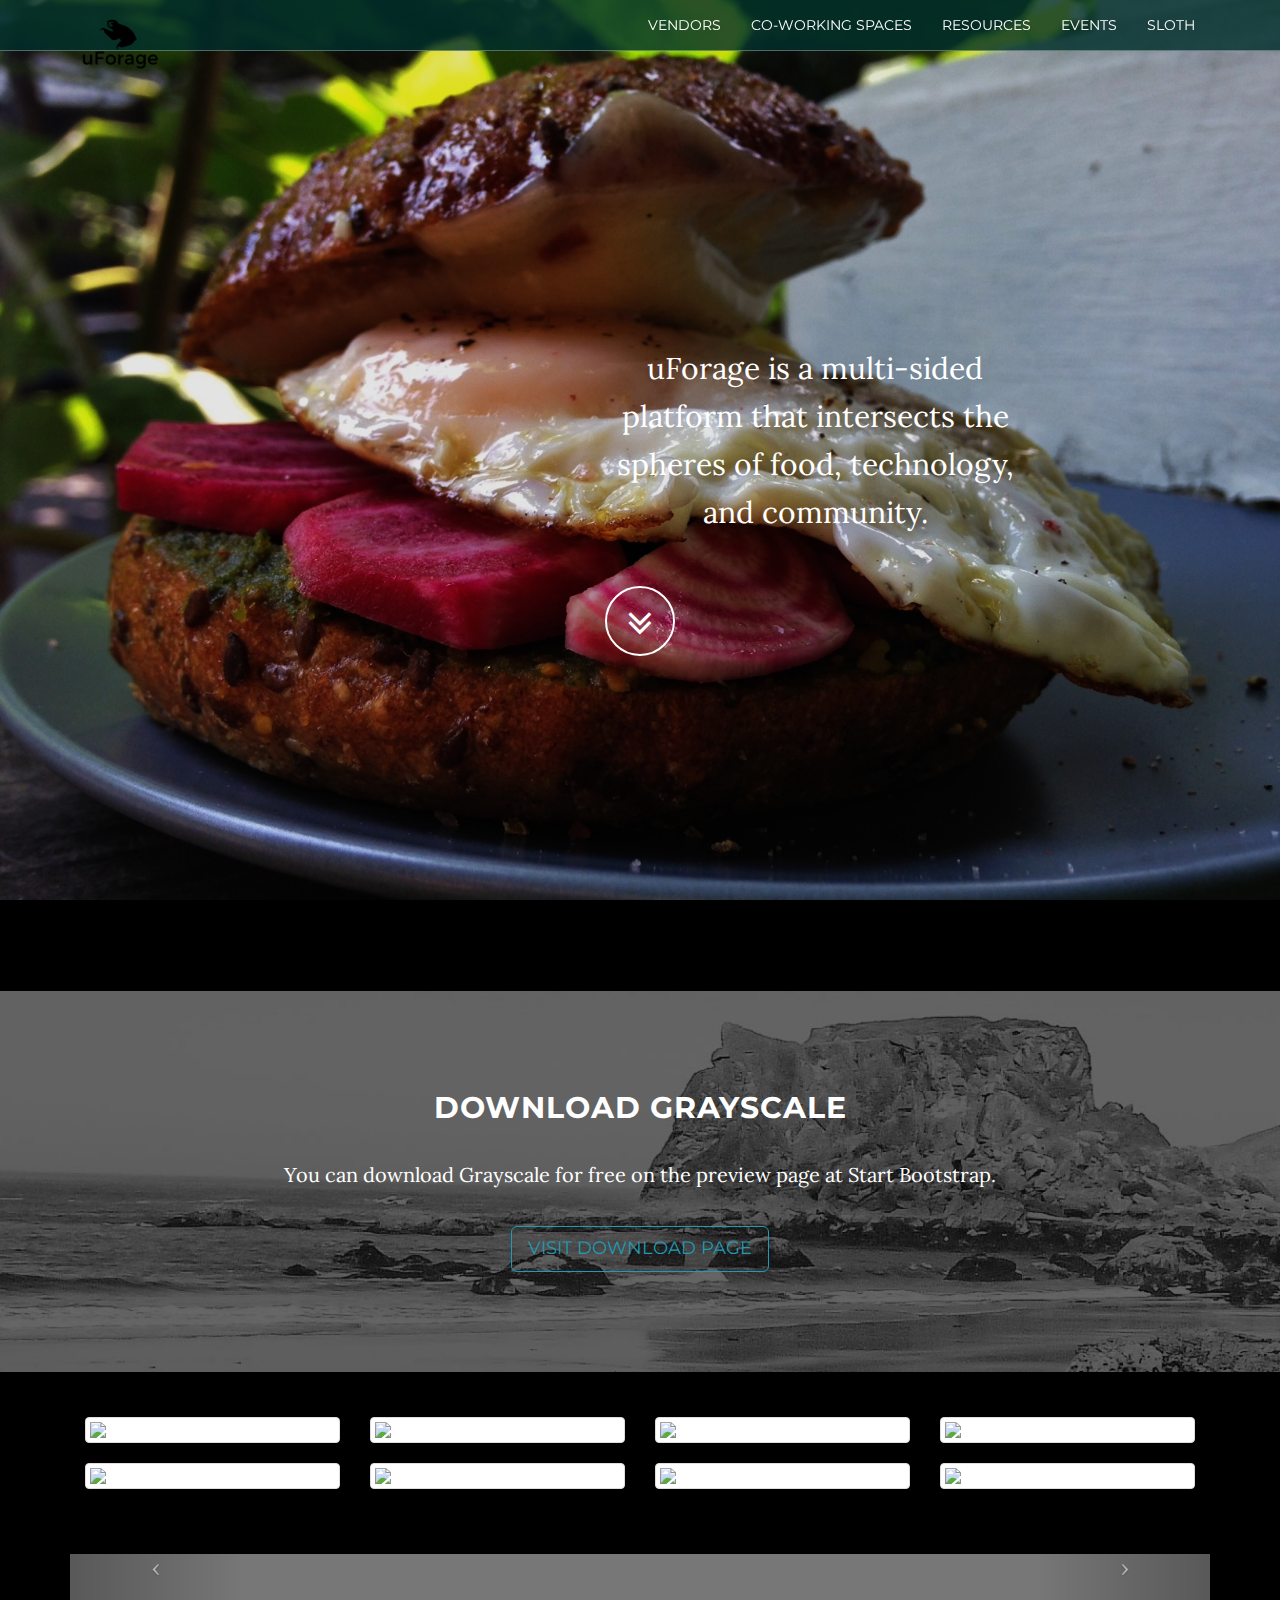
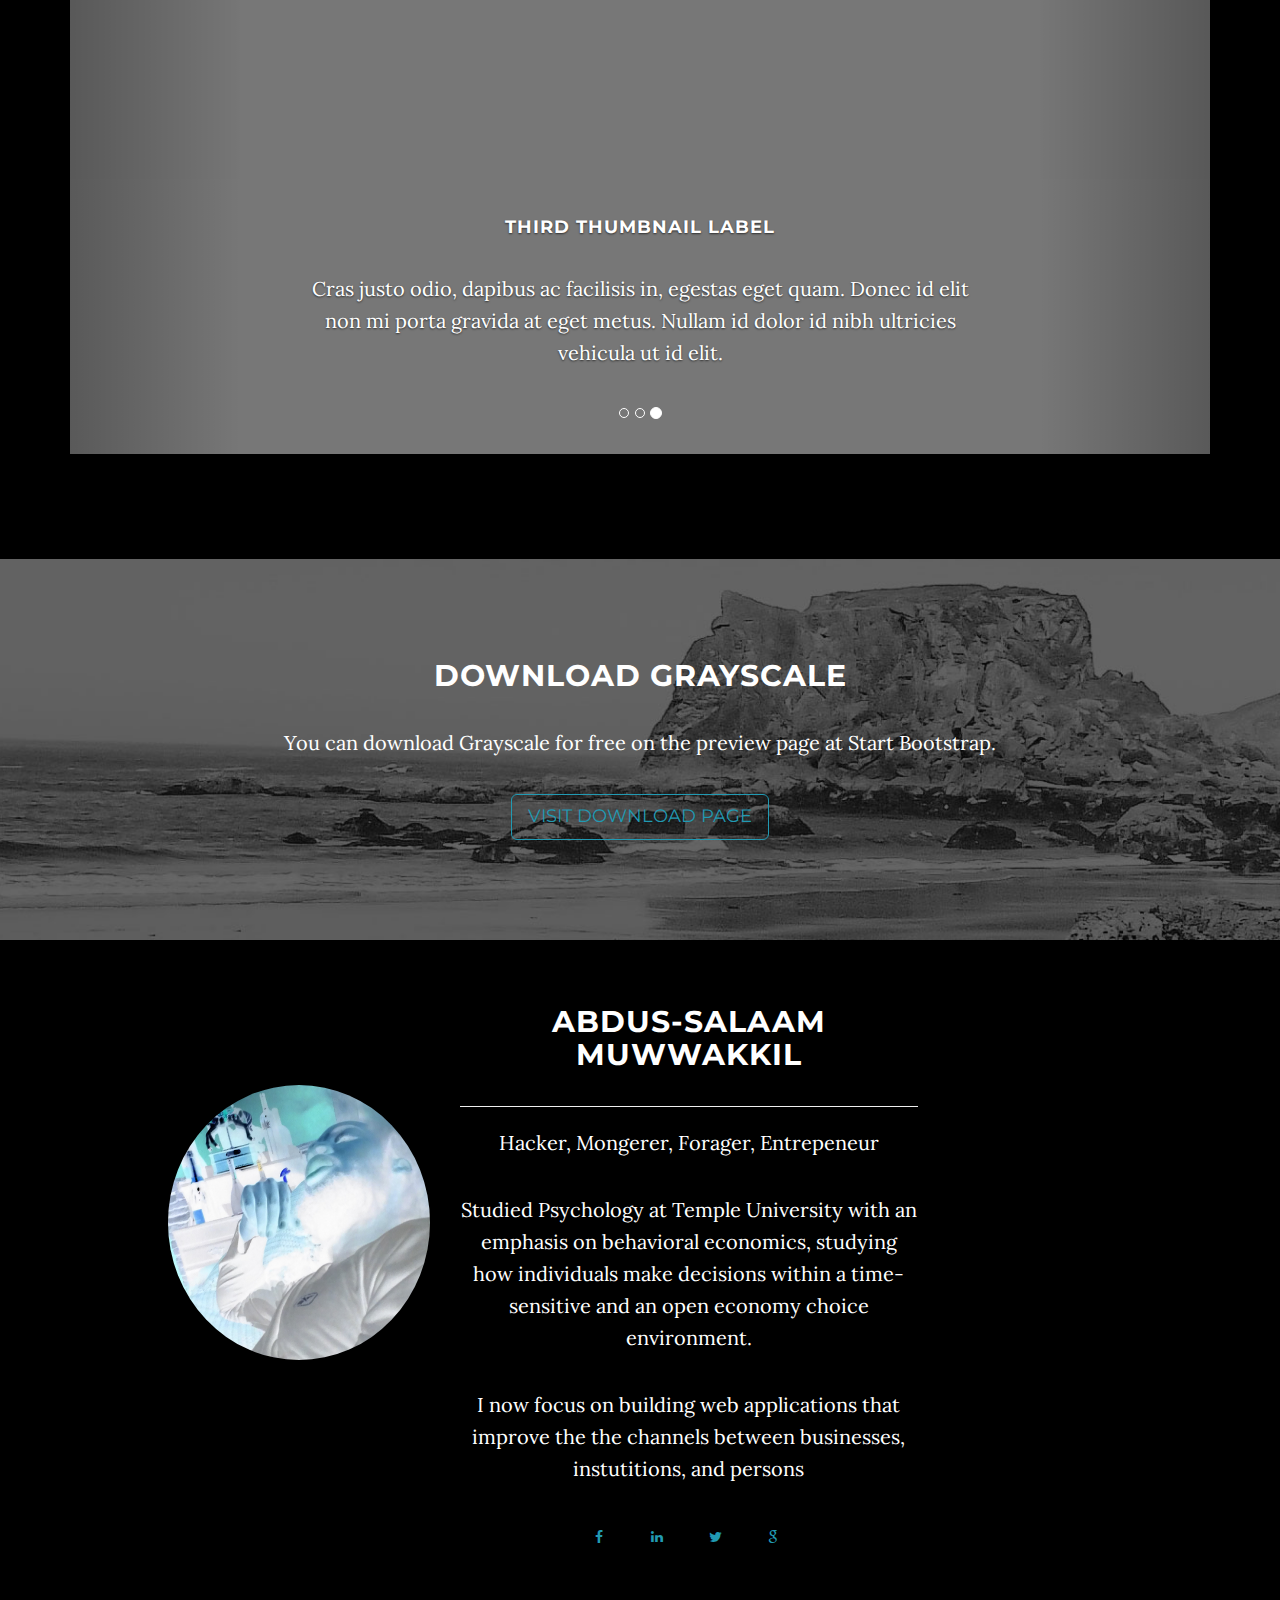
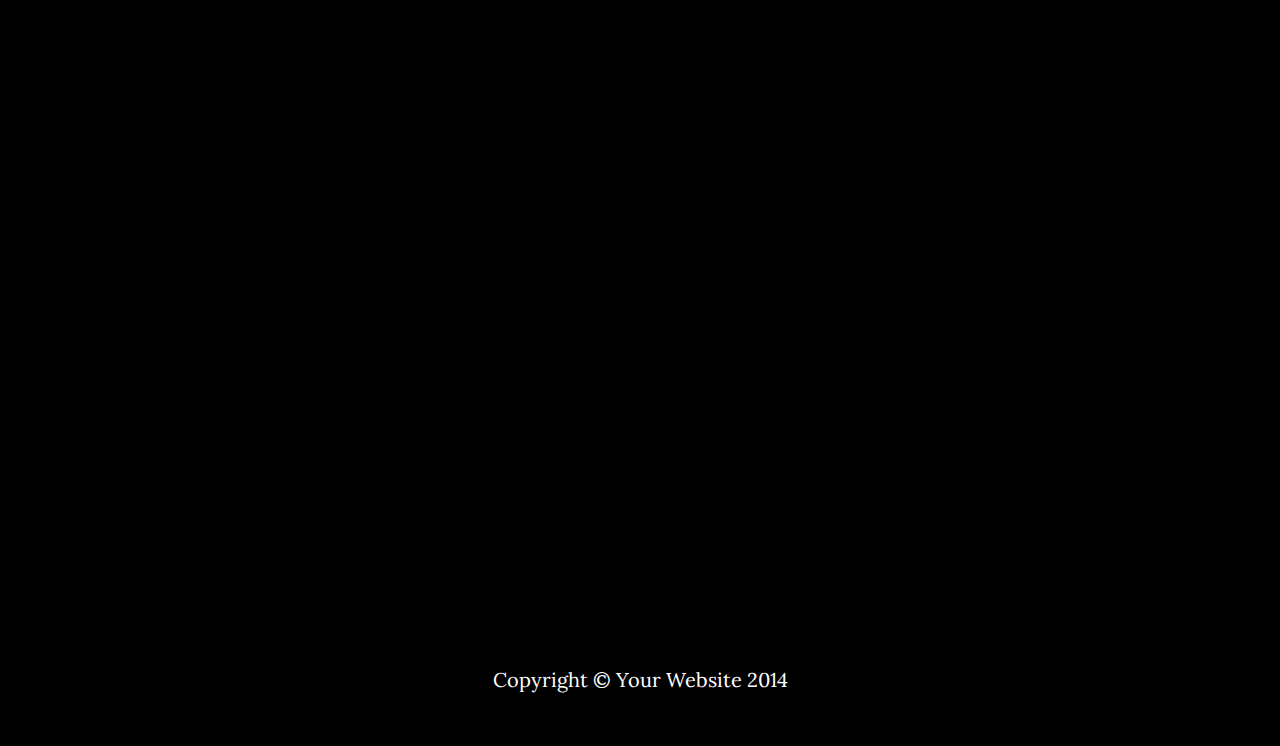
==== index.html @ b8f74cc4 "added additional custom css for thumbnail/pics" ====
<!DOCTYPE html>
<html lang="en">

<head>

    <meta charset="utf-8">
    <meta http-equiv="X-UA-Compatible" content="IE=edge">
    <meta name="viewport" content="width=device-width, initial-scale=1">
    <meta name="description" content="">
    <meta name="author" content="">

    <title>uForage - Experience Food And Culture, Locally and Tastefully</title>

    <!-- Bootstrap Core CSS -->
    <link href="css/bootstrap.min.css" rel="stylesheet">

    <!-- Custom CSS -->
    <link href="css/grayscale.css" rel="stylesheet">


    <!-- Custom Fonts -->
    <link href="font-awesome-4.1.0/css/font-awesome.min.css" rel="stylesheet" type="text/css">
    <link href="http://fonts.googleapis.com/css?family=Lora:400,700,400italic,700italic" rel="stylesheet" type="text/css">
    <link href="http://fonts.googleapis.com/css?family=Montserrat:400,700" rel="stylesheet" type="text/css">

    <!-- HTML5 Shim and Respond.js IE8 support of HTML5 elements and media queries -->
    <!-- WARNING: Respond.js doesn't work if you view the page via file:// -->
    <!--[if lt IE 9]>
        <scripw src="https://oss.maxcdn.com/libs/html5shiv/3.7.0/html5shiv.js"></script>
        <script src="https://oss.maxcdn.com/libs/respond.js/1.4.2/respond.min.js"></script>
    <![endif]-->

</head>

<body id="page-top" data-spy="scroll" data-target=".navbar-fixed-top">

    <!-- Navigation -->
    <nav class="navbar navbar-custom navbar-fixed-top" role="navigation">
        <div class="container">
            <div class="navbar-header">
                <button type="button" class="navbar-toggle" data-toggle="collapse" data-target=".navbar-main-collapse">
                    <i class="fa fa-bars"></i>
                </button>

                <a class="navbar-brand page-scroll" href="#page-top">
                    <img src="img/zlogo.png" class="logo">
                </a>
            </div>

            <!-- Collect the nav links, forms, and other content for toggling -->
            <div class="collapse navbar-collapse navbar-right navbar-main-collapse">
                <ul class="nav navbar-nav">
                    <!-- Hidden li included to remove active class from about link when scrolled up past about section -->
                    <li class="hidden">
                        <a href="#page-top"></a>
                    </li>
                    <li>
                        <a class="page-scroll" href="#vendors">Vendors</a>
                    </li>
                    <li>
                        <a class="page-scroll" href="#co-working">Co-Working Spaces</a>
                    </li>
                    <li>
                        <a class="page-scroll" href="#resources">Resources</a>
                    </li>
                    <li>
                        <a class="page-scroll" href="#events">Events</a>
                    </li>
                    <li>
                        <a class="page-scroll" href="#sloth">Sloth</a>
                    </li>
                </ul>
            </div>
            <!-- /.navbar-collapse -->
        </div>
        <!-- /.container -->
    </nav>
    <!-- End of Navigation -->
    <!-- Intro Header -->
    <header class="intro">
        <div class="intro-body">
            <div class="container">
                <div class="row">
                    <div class="col-md-8 col-md-offset-2">
                        <p class="intro-text">uForage is a multi-sided platform that intersects the spheres of food, technology, and community.</p>
                        <a href="#vendors" class="btn btn-circle page-scroll">
                            <i class="fa fa-angle-double-down animated"></i>
                        </a>
                    </div>
                </div>
            </div>
        </div>
    </header>
    <!-- End of Header -->

    <!-- Vendor Section -->
    <section id="vendors" class="container content-section text-center">
        <div class="container">
            <div class="row">

                <!-- PORTFOLIO IMAGE 1 -->
                <div class="col-md-4 ">
                    <div class="grid mask">
                        <figure>
                            <img class="img-responsive" src="assets/img/portfolio/folio01.jpg" alt="">
                            <figcaption>
                                <h5>DASHBOARD</h5>
                                <a data-toggle="modal" href="#myModal" class="btn btn-primary btn-lg">Take a Look</a>
                            </figcaption>
                            <!-- /figcaption -->
                        </figure>
                        <!-- /figure -->
                    </div>
                    <!-- /grid-mask -->
                </div>
                <!-- /col -->
            </div>
        </div>
    </section>
    <!-- Weather Section -->

    <section id="events" class="content-section text-center">
        <div class="download-section">
            <div class="container">
                <div class="col-lg-8 col-lg-offset-2">
                    <h2>Download Grayscale</h2>
                    <p>You can download Grayscale for free on the preview page at Start Bootstrap.</p>
                    <a href="http://startbootstrap.com/template-overviews/grayscale/" class="btn btn-default btn-lg">Visit Download Page</a>
                </div>
            </div>
        </div>
    </section>

    <!-- Co-Working Spaces Section -->
    <section id="co-working" class="container content-section text-center">
        <div class="container-fluid">
            <div class="row">
                <div class="col-xs-3">
                    <a href="#">
                        <img src="http://placehold.it/800x600" class="thumbnail img-responsive">
                    </a>
                </div>
                <div class="col-xs-3">
                    <a href="#">
                        <img src="http://placehold.it/800x600" class="thumbnail img-responsive">
                    </a>
                </div>
                <div class="col-xs-3">
                    <a href="#">
                        <img src="http://placehold.it/800x600" class="thumbnail img-responsive">
                    </a>
                </div>
                <div class="col-xs-3">
                    <a href="#">
                        <img src="http://placehold.it/800x600" class="thumbnail img-responsive">
                    </a>
                </div>
                <div class="col-xs-3">
                    <a href="#">
                        <img src="http://placehold.it/800x600" class="thumbnail img-responsive">
                    </a>
                </div>
                <div class="col-xs-3">
                    <a href="#">
                        <img src="http://placehold.it/800x600" class="thumbnail img-responsive">
                    </a>
                </div>
                <div class="col-xs-3">
                    <a href="#">
                        <img src="http://placehold.it/800x600" class="thumbnail img-responsive">
                    </a>
                </div>
                <div class="col-xs-3">
                    <a href="#">
                        <img src="http://placehold.it/800x600" class="thumbnail img-responsive">
                    </a>
                </div>
            </div>
        </div>
    </section>

    <!-- Resources Section -->
    <section id="resources" class="container content-section text-center">

        <!-- Carousel
    ================================================== -->
        <div id="myCarousel" class="carousel slide">
            <ol class="carousel-indicators">
                <li data-target="#myCarousel" data-slide-to="0" class=""></li>
                <li data-target="#myCarousel" data-slide-to="1" class=""></li>
                <li data-target="#myCarousel" data-slide-to="2" class="active"></li>
            </ol>
            <div class="carousel-inner">
                <div class="item">
                    <img src="assets/img/bootstrap-mdo-sfmoma-01.jpg" alt="">
                    <div class="carousel-caption">
                        <h4>First Thumbnail label</h4>
                        <p>Cras justo odio, dapibus ac facilisis in, egestas eget quam. Donec id elit non mi porta gravida at eget metus. Nullam id dolor id nibh ultricies vehicula ut id elit.</p>
                    </div>
                </div>
                <div class="item">
                    <img src="assets/img/bootstrap-mdo-sfmoma-02.jpg" alt="">
                    <div class="carousel-caption">
                        <h4>Second Thumbnail label</h4>
                        <p>Cras justo odio, dapibus ac facilisis in, egestas eget quam. Donec id elit non mi porta gravida at eget metus. Nullam id dolor id nibh ultricies vehicula ut id elit.</p>
                    </div>
                </div>
                <div class="item active">
                    <img src="assets/img/bootstrap-mdo-sfmoma-03.jpg" alt="">
                    <div class="carousel-caption">
                        <h4>Third Thumbnail label</h4>
                        <p>Cras justo odio, dapibus ac facilisis in, egestas eget quam. Donec id elit non mi porta gravida at eget metus. Nullam id dolor id nibh ultricies vehicula ut id elit.</p>
                    </div>
                </div>
            </div>
            <a class="left carousel-control" href="#myCarousel" data-slide="prev">‹</a>
            <a class="right carousel-control" href="#myCarousel" data-slide="next">›</a>
        </div>
    </section>

    <!-- Events Section -->
    <section id="events" class="content-section text-center">
        <div class="download-section">
            <div class="container">
                <div class="col-lg-8 col-lg-offset-2">
                    <h2>Download Grayscale</h2>
                    <p>You can download Grayscale for free on the preview page at Start Bootstrap.</p>
                    <a href="http://startbootstrap.com/template-overviews/grayscale/" class="btn btn-default btn-lg">Visit Download Page</a>
                </div>
            </div>
        </div>
    </section>

    <!-- Sloth Section -->
    <br>
    <section id="sloth" class="container content-section text-center">
        <container>
            <div class="row">
                <div class="col-lg-3 col-lg-offset-1">
                    <br>
                    <br>
                    <br>
                    <br>
                    <img src="img/abduslogo.png" class="img-circle img-responsive img-centered dark-faded-border" alt="">
                </div>
                <div class="col-lg-5 text-center">
                    <h2>Abdus-Salaam Muwwakkil</h2>
                    <hr class="light">
                    <p>Hacker, Mongerer, Forager, Entrepeneur</p>
                    <p>Studied Psychology at Temple University with an emphasis on behavioral economics, studying how individuals make decisions within a time-sensitive and an open economy choice environment.
                        <p>I now focus on building web applications that improve the the channels between businesses, instutitions, and persons</p>
                        <ul class="list-inline">
                            <li>
                                <a href="https://twitter.com/ForagePhilly" class="btn btn-social-light btn-facebook">
                                    <i class="fa fa-fw fa-facebook"></i>
                                </a>
                            </li>
                            <li>
                                <a href="#" class="btn btn-social-light btn-linkedin">
                                    <i class="fa fa-fw fa-linkedin"></i>
                                </a>
                            </li>
                            <li>
                                <a href="#" class="btn btn-social-light btn-twitter">
                                    <i class="fa fa-fw fa-twitter"></i>
                                </a>
                            </li>
                            <li>
                                <a href="mailto:amuwwakkil91@gmail.com" class="btn btn-social-light btn-google">
                                    <i class="fa fa-fw fa-google"></i>
                                </a>
                            </li>
                        </ul>
                </div>
            </div>
        </container>
    </section>

    <!-- Map Section -->
    <div id="map"></div>

    <!-- Footer -->
    <footer>
        <div class="container text-center">
            <p>Copyright &copy; Your Website 2014</p>
        </div>
    </footer>

    <!-- jQuery Version 1.11.0 -->
    <script src="js/jquery-1.11.0.js"></script>

    <!-- Bootstrap Core JavaScript -->
    <script src="js/bootstrap.min.js"></script>

    <!-- Plugin JavaScript -->
    <script src="js/jquery.easing.min.js"></script>

    <!-- Google Maps API Key - Use your own API key to enable the map feature. More information on the Google Maps API can be found at https://developers.google.com/maps/ -->
    <script type="text/javascript" src="https://maps.googleapis.com/maps/api/js?key=AIzaSyCRngKslUGJTlibkQ3FkfTxj3Xss1UlZDA&sensor=false"></script>

    <!-- Custom Theme JavaScript -->
    <script src="js/grayscale.js"></script>

</body>

</html>
---- css/grayscale.css ----
/*!
 * Start Bootstrap - Grayscale Bootstrap Theme (http://startbootstrap.com)
 * Code licensed under the Apache License v2.0.
 * For details, see http://www.apache.org/licenses/LICENSE-2.0.
 */

body {
    width: 100%;
    height: 100%;
    font-family: Lora,"Helvetica Neue",Helvetica,Arial,sans-serif;
    color: #fff;
    background-color: #000;
}

html {
    width: 100%;
    height: 100%;
}

h1,
h2,
h3,
h4,
h5,
h6 {
    margin: 0 0 35px;
    text-transform: uppercase;
    font-family: Montserrat,"Helvetica Neue",Helvetica,Arial,sans-serif;
    font-weight: 700;
    letter-spacing: 1px;
}

p {
    margin: 0 0 25px;
    font-size: 18px;
    line-height: 1.5;
}

@media(min-width:767px) {
    p {
        margin: 0 0 35px;
        font-size: 20px;
        line-height: 1.6;
    }
}

a {
    color: #219ab3;
    -webkit-transition: all .2s ease-in-out;
    -moz-transition: all .2s ease-in-out;
    transition: all .2s ease-in-out;
}

a:hover,
a:focus {
    text-decoration: none;
    color: #11505d;
}

.light {
    font-weight: 400;
}

.navbar-custom {
    margin-bottom: 0;
    border-bottom: 1px solid rgba(255,255,255,.3);
    text-transform: uppercase;
    font-family: Montserrat,"Helvetica Neue",Helvetica,Arial,sans-serif;
    background-color: rgba(0, 48, 44, 0.8);
}

.navbar-custom .navbar-brand {
    font-weight: 700;
}

.navbar-custom .navbar-brand:focus {
    outline: 0;
}

.navbar-custom .navbar-brand .navbar-toggle {
    padding: 4px 6px;
    font-size: 16px;
    color: #fff;
}

.navbar-custom .navbar-brand .navbar-toggle:focus,
.navbar-custom .navbar-brand .navbar-toggle:active {
    outline: 0;
}

.navbar-custom a {
    color: #fff;
}

.navbar-custom .nav li.active {
    outline: nonte;
    background-color: rgba(255,255,255,.3);
}

.navbar-custom .nav li a {
    -webkit-transition: background .3s ease-in-out;
    -moz-transition: background .3s ease-in-out;
    transition: background .3s ease-in-out;
}

.navbar-custom .nav li a:hover,
.navbar-custom .nav li a:focus,
.navbar-custom .nav li a.active {
    outline: 0;
    background-color: rgba(255,255,255,.3);
}

.logo {
    
    max-width: 100px;
    margin-top: -7px;
   
}

}
@media(min-width:767px) {
    .navbar {
        padding: 20px 0;
        border-bottom: 0;
        letter-spacing: 1px;
        background: 0 0;
        -webkit-transition: background .5s ease-in-out,padding .5s ease-in-out;
        -moz-transition: background .5s ease-in-out,padding .5s ease-in-out;
        transition: background .5s ease-in-out,padding .5s ease-in-out;
    }

    .top-nav-collapse {
        padding: 0;
        background-color: rgba(7,42,23,0.9);
    }

    .navbar-custom.top-nav-collapse {
        border-bottom: 1px solid rgba(255,255,255,.3);
    }
}

.intro {
    display: table;
    width: 100%;
    height: auto;
    padding: 100px 0; 
    text-align: center;
    color: #fff;
    background: url(../img/mcdougburger.png) no-repeat center scroll;
    background-color: #000;

    -webkit-background-size: cover;
    -moz-background-size: cover;
    background-size: cover;
    -o-background-size: cover;
}


.intro .intro-body {
    display: table-cell;
    vertical-align: middle;
    color:#0066AD;
}

.intro .intro-body .brand-heading {
    font-size: 40px;
    color:#0066AD;
}

.intro .intro-body .intro-text {
    font-size: 30px;
    
    color:white;
    padding-top:100px;
    margin-left:350px;

}

@media(min-width:767px) {
    .intro {
        height: 100%;
        padding: 0;
    }

    .intro .intro-body .brand-heading {
        font-size: 100px;
        color:#0066AD;
    }

}

.btn-circle {
    width: 70px;
    height: 70px;
    margin-top: 15px;
    padding: 7px 16px;
    border: 2px solid #fff;
    border-radius: 35px;
    font-size: 40px;
    color: #fff;
    background: 0 0;
    -webkit-transition: background .3s ease-in-out;
    -moz-transition: background .3s ease-in-out;
    transition: background .3s ease-in-out;
}

.btn-circle:hover,
.btn-circle:focus {
    outline: 0;
    color: #fff;
    background: rgba(255,255,255,.1);
}

.btn-circle i.animated {
    -webkit-transition-property: -webkit-transform;
    -webkit-transition-duration: 1s;
    -moz-transition-property: -moz-transform;
    -moz-transition-duration: 1s;
}

.btn-circle:hover i.animated {
    -webkit-animation-name: pulse;
    -moz-animation-name: pulse;
    -webkit-animation-duration: 1.5s;
    -moz-animation-duration: 1.5s;
    -webkit-animation-iteration-count: infinite;
    -moz-animation-iteration-count: infinite;
    -webkit-animation-timing-function: linear;
    -moz-animation-timing-function: linear;
}

@-webkit-keyframes pulse {    
    0 {
        -webkit-transform: scale(1);
        transform: scale(1);
    }

    50% {
        -webkit-transform: scale(1.2);
        transform: scale(1.2);
    }

    100% {
        -webkit-transform: scale(1);
        transform: scale(1);
    }
}

@-moz-keyframes pulse {    
    0 {
        -moz-transform: scale(1);
        transform: scale(1);
    }

    50% {
        -moz-transform: scale(1.2);
        transform: scale(1.2);
    }

    100% {
        -moz-transform: scale(1);
        transform: scale(1);
    }
}

.content-section {
    padding-top: 100px;
}

.download-section {
    width: 100%;
    padding: 50px 0;
    color: #fff;
    background: url(../img/downloads-bg.jpg) no-repeat center center scroll;
    background-color: #000;
    -webkit-background-size: cover;
    -moz-background-size: cover;
    background-size: cover;
    -o-background-size: cover;
}

#map {
    width: 100%;
    height: 200px;
    margin-top: 100px;
}

@media(min-width:767px) {
    .content-section {
        padding-top: 45px;
    }

    .download-section {
        padding: 100px 0;
    }

    #map {
        height: 400px;
        margin-top: 250px;
    }
}

.btn {
    text-transform: uppercase;
    font-family: Montserrat,"Helvetica Neue",Helvetica,Arial,sans-serif;
    font-weight: 400;
    -webkit-transition: all .3s ease-in-out;
    -moz-transition: all .3s ease-in-out;
    transition: all .3s ease-in-out;
}

.btn-default {
    border: 1px solid #219ab3;
    color: #219ab3;
    background-color: transparent;
}

.btn-default:hover,
.btn-default:focus {
    border: 1px solid #219ab3;
    outline: 0;
    color: #000;
    background-color: #219ab3;
}

ul.banner-social-buttons {
    margin-top: 0;
}

@media(max-width:1199px) {
    ul.banner-social-buttons {
        margin-top: 15px;
    }
}

@media(max-width:767px) {
    ul.banner-social-buttons li {
        display: block;
        margin-bottom: 20px;
        padding: 0;
    }

    ul.banner-social-buttons li:last-child {
        margin-bottom: 0;
    }
}

footer {
    padding: 50px 0;
}

footer p {
    margin: 0;
}

::-moz-selection {
    text-shadow: none;
    background: #fcfcfc;
    background: rgba(255,255,255,.2);
}

::selection {
    text-shadow: none;
    background: #fcfcfc;
    background: rgba(255,255,255,.2);
}

img::selection {
    background: 0 0;
}

img::-moz-selection {
    background: 0 0;
}

body {
    webkit-tap-highlight-color: rgba(255,255,255,.2);
}

.carousel {
  height: 500px;
  margin-bottom: 60px;
}
/* Since positioning the image, we need to help out the caption */
.carousel-caption {
  z-index: 10;
}

/* Declare heights because of positioning of img element */
.carousel .item {
  height: 500px;
  background-color: #777;
}
.carousel-inner > .item > img {
  position: absolute;
  top: 0;
  left: 0;
  min-width: 100%;
  height: 500px;
}

/* ==========================================================================
   Image Mask
   ========================================================================== */

.grid figure {
    margin: 0;
    position: relative;
}

.grid figure img {
    width: 100%;
    display: block;
    position: relative;
}

.grid figcaption {
    position: absolute;
    top: 0;
    left: 0;
    padding: 20px;
    color: #fff;
    background: #3498db;
}

.grid figcaption h5 {
    margin: 0;
    padding-top: 0px;
    padding-left: 20px;
    padding-bottom: 5px;
    color: #fff;
    font-weight: 700;
    text-align: left;
    letter-spacing: 2px;
    
}

.grid figcaption a {
    text-align: left;
    padding: 5px 10px;
    margin-left: 20px;
    display: inline-block;
    background: #2f2f2f;
    color: #fff;
    font-size: 13px;
}

/* Caption Style */
.mask figure {
    overflow: hidden;
}

.mask figure img {
    -webkit-transition: -webkit-transform 0.4s;
    -moz-transition: -moz-transform 0.4s;
    transition: transform 0.4s;
}

.no-touch .mask figure:hover img,
.mask figure.cs-hover img {
    -webkit-transform: translateY(-30px);
    -moz-transform: translateY(-30px);
    -ms-transform: translateY(-30px);
    transform: translateY(-30px);
}

.mask figcaption {
    height: 50px;
    width: 100%;
    top: auto;
    bottom: 0;
    opacity: 0;
    -webkit-transform: translateY(100%);
    -moz-transform: translateY(100%);
    -ms-transform: translateY(100%);
    transform: translateY(100%);
    -webkit-transition: -webkit-transform 0.4s, opacity 0.1s 0.3s;
    -moz-transition: -moz-transform 0.4s, opacity 0.1s 0.3s;
    transition: transform 0.4s, opacity 0.1s 0.3s;
}

.no-touch .mask figure:hover figcaption,
.mask figure.cs-hover figcaption {
    opacity: 1;
    -webkit-transform: translateY(0px);
    -moz-transform: translateY(0px);
    -ms-transform: translateY(0px);
    transform: translateY(0px);
    -webkit-transition: -webkit-transform 0.4s, opacity 0.1s;
    -moz-transition: -moz-transform 0.4s, opacity 0.1s;
    transition: transform 0.4s, opacity 0.1s;
}

.mask figcaption a {
    position: absolute;
    top:10px;
    bottom: 10px;
    right: 30px;
}
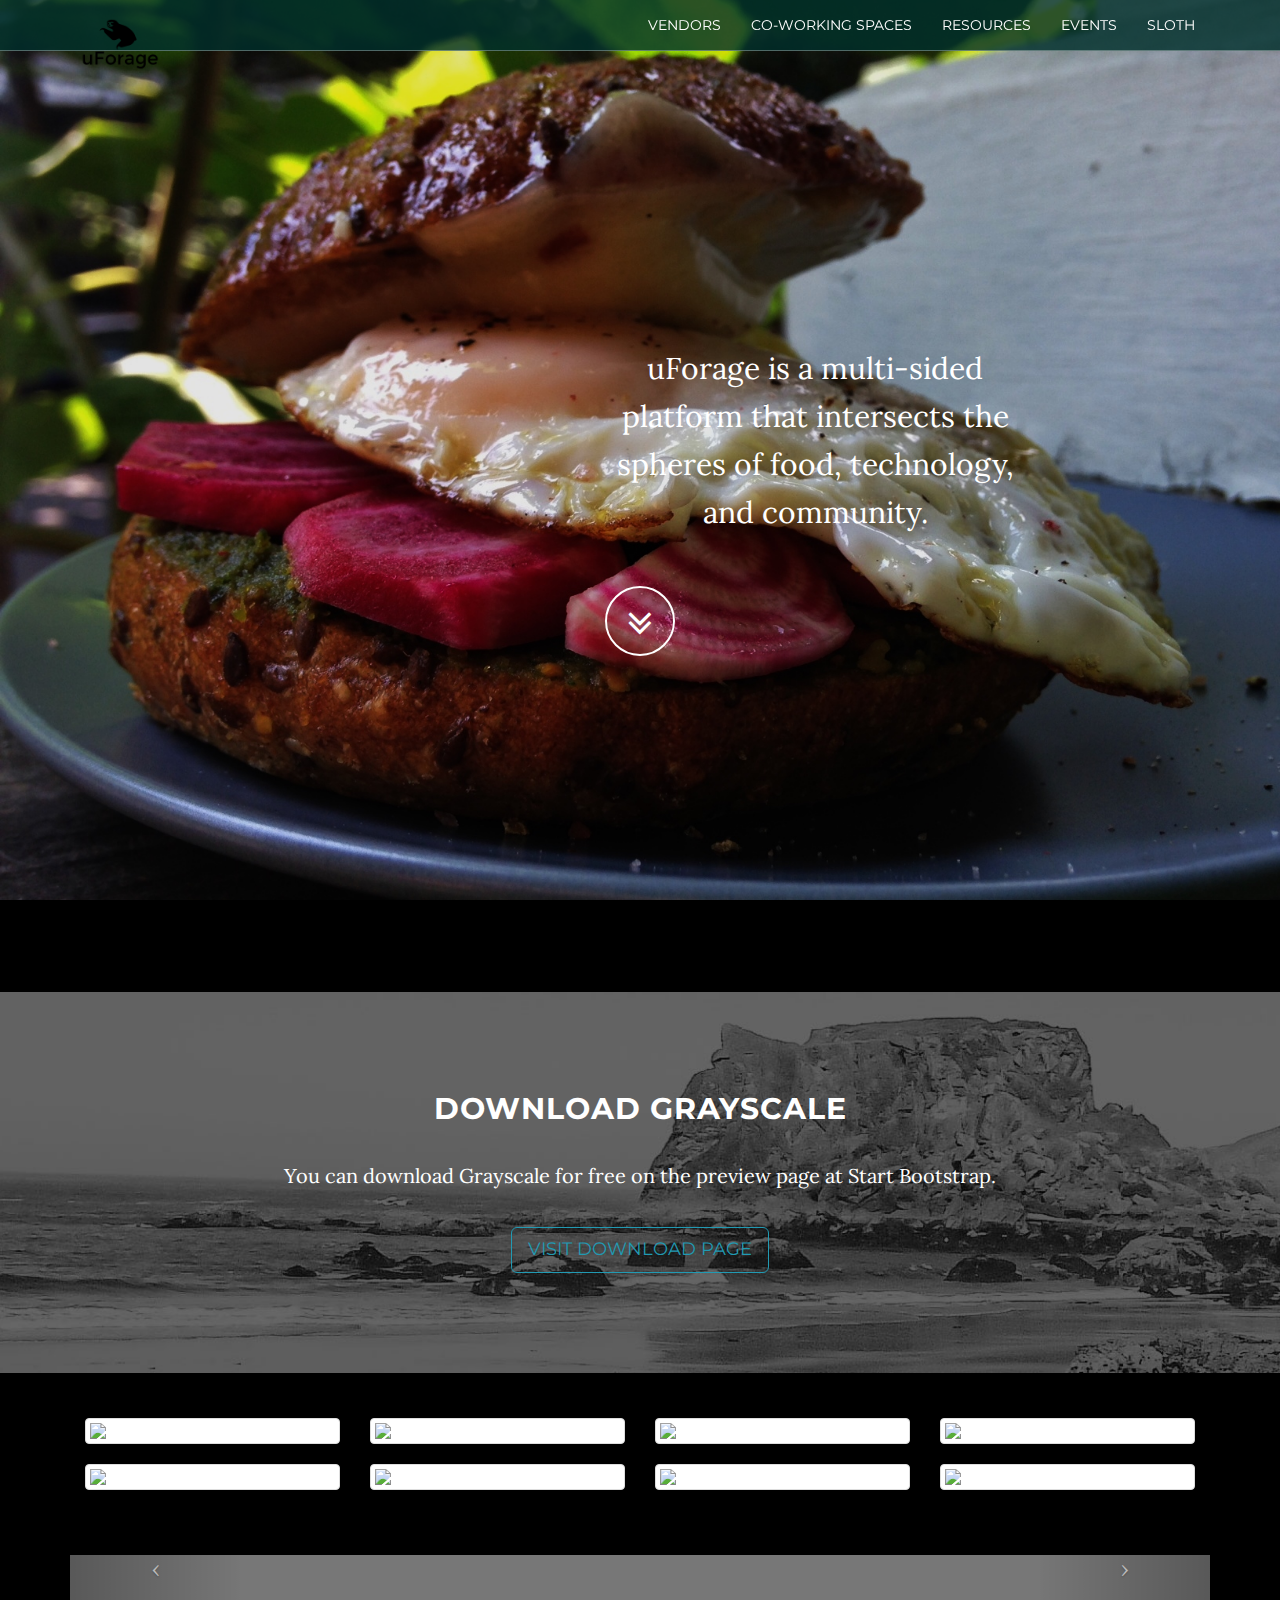
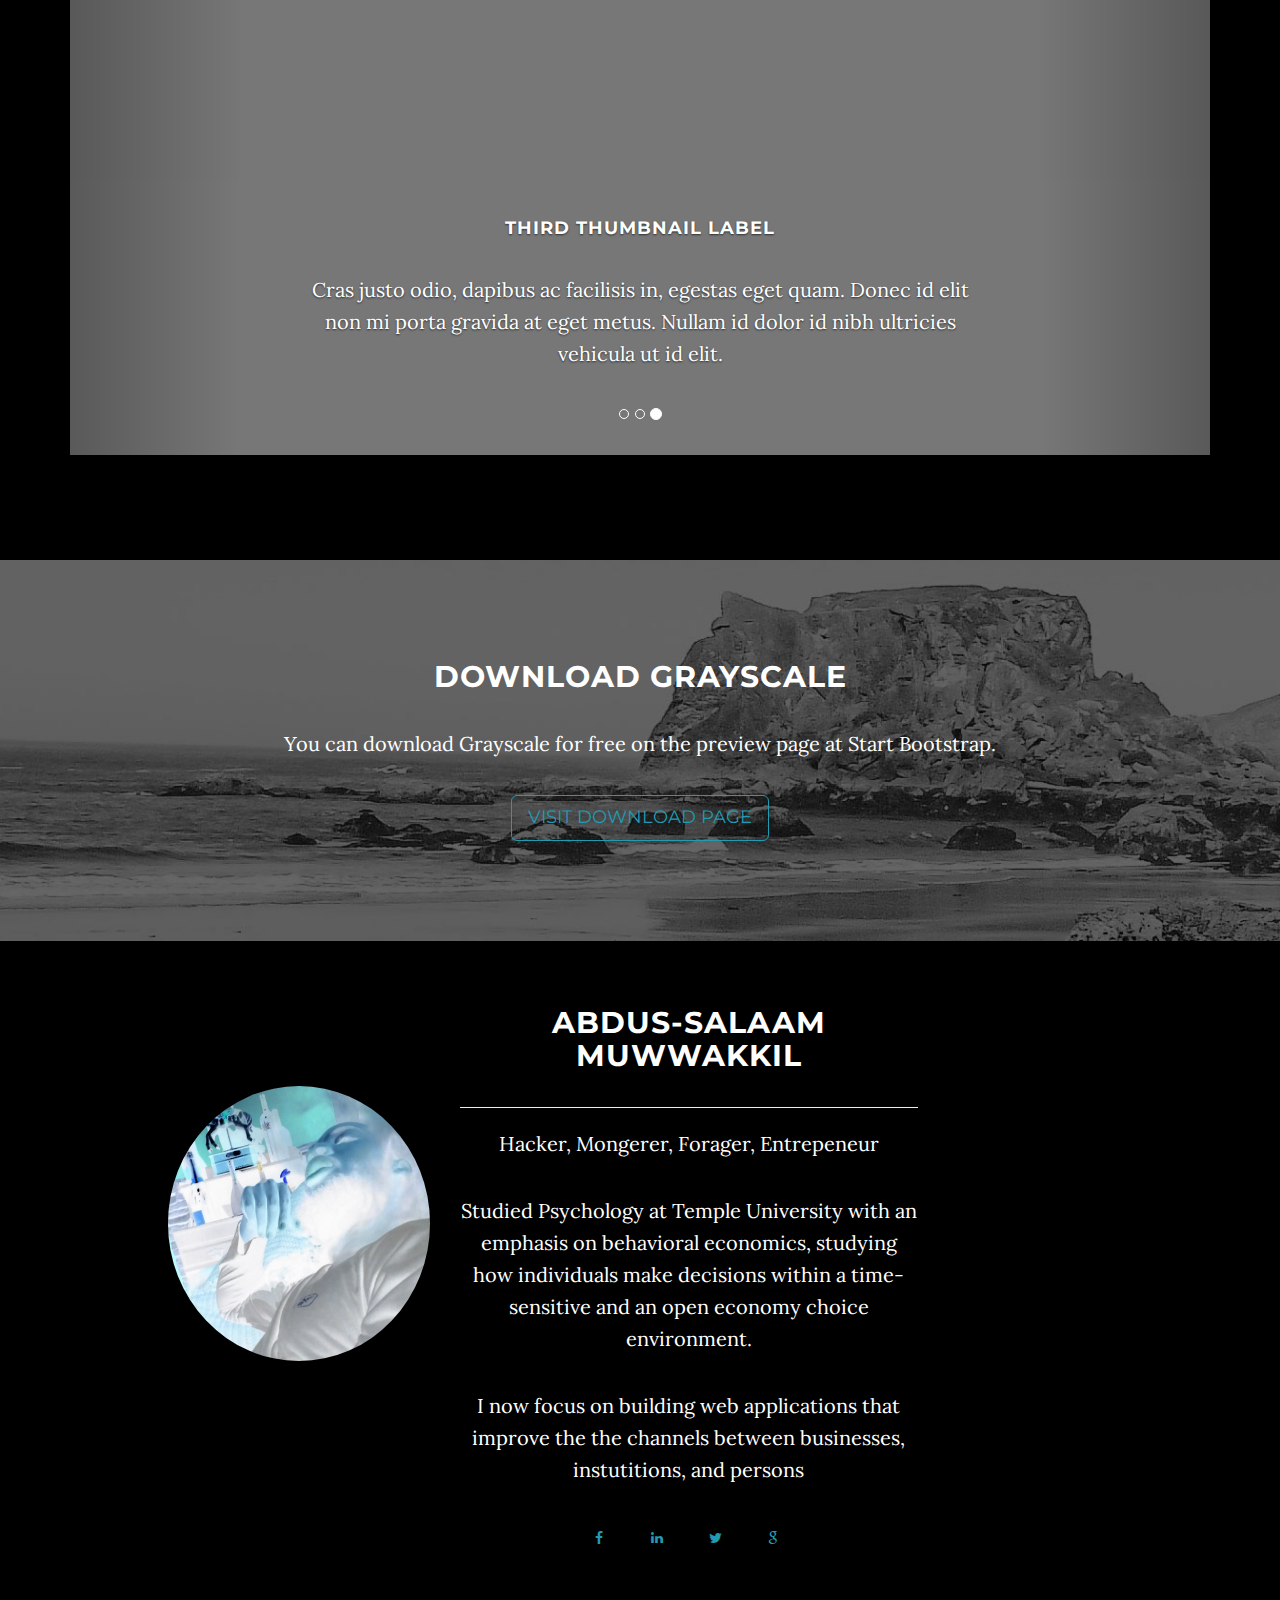
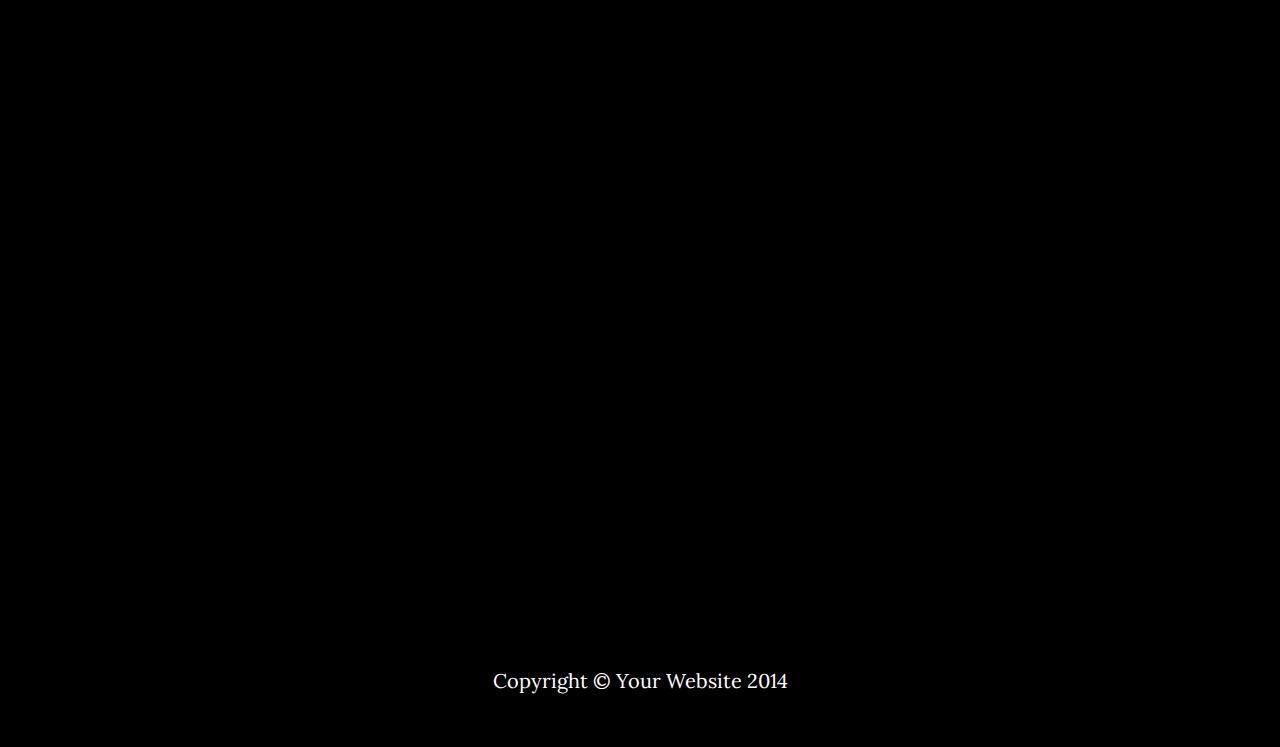
==== commit abab4b13: "added new class of thumbnails" ====
--- a/index.html
+++ b/index.html
@@ -114,6 +114,74 @@
                     <!-- /grid-mask -->
                 </div>
                 <!-- /col -->
+
+                <!-- PORTFOLIO IMAGE 2 -->
+                <div class="col-md-4">
+                    <div class="grid mask">
+                        <figure>
+                            <img class="img-responsive" src="assets/img/portfolio/folio02.jpg" alt="">
+                            <figcaption>
+                                <h5>UI DESIGN</h5>
+                                <a data-toggle="modal" href="#myModal" class="btn btn-primary btn-lg">Take a Look</a>
+                            </figcaption><!-- /figcaption -->
+                        </figure><!-- /figure -->
+                    </div><!-- /grid-mask -->
+                </div><!-- /col -->
+                
+                <!-- PORTFOLIO IMAGE 3 -->
+                <div class="col-md-4">
+                    <div class="grid mask">
+                        <figure>
+                            <img class="img-responsive" src="assets/img/portfolio/folio03.jpg" alt="">
+                            <figcaption>
+                                <h5>ANDROID PAGE</h5>
+                                <a data-toggle="modal" href="#myModal" class="btn btn-primary btn-lg">Take a Look</a>
+                            </figcaption><!-- /figcaption -->
+                        </figure><!-- /figure -->
+                    </div><!-- /grid-mask -->
+                </div><!-- /col -->
+            </div><!-- /row -->
+
+                <!-- PORTFOLIO IMAGE 4 -->
+            <div class="row">   
+                <div class="col-md-4 ">
+                    <div class="grid mask">
+                        <figure>
+                            <img class="img-responsive" src="assets/img/portfolio/folio04.jpg" alt="">
+                            <figcaption>
+                                <h5>PROFILE</h5>
+                                <a data-toggle="modal" href="#myModal" class="btn btn-primary btn-lg">Take a Look</a>
+                            </figcaption><!-- /figcaption -->
+                        </figure><!-- /figure -->
+                    </div><!-- /grid-mask -->
+                </div><!-- /col -->
+                
+                <!-- PORTFOLIO IMAGE 5 -->
+                <div class="col-md-4">
+                    <div class="grid mask">
+                        <figure>
+                            <img class="img-responsive" src="assets/img/portfolio/folio05.jpg" alt="">
+                            <figcaption>
+                                <h5>TWITTER STATUS</h5>
+                                <a data-toggle="modal" href="#myModal" class="btn btn-primary btn-lg">Take a Look</a>
+                            </figcaption><!-- /figcaption -->
+                        </figure><!-- /figure -->
+                    </div><!-- /grid-mask -->
+                </div><!-- /col -->
+                
+                <!-- PORTFOLIO IMAGE 6 -->
+                <div class="col-md-4">
+                    <div class="grid mask">
+                        <figure>
+                            <img class="img-responsive" src="assets/img/portfolio/folio06.jpg" alt="">
+                            <figcaption>
+                                <h5>PHONE MOCKUP</h5>
+                                <a data-toggle="modal" href="#myModal" class="btn btn-primary btn-lg">Take a Look</a>
+                            </figcaption><!-- /figcaption -->
+                        </figure><!-- /figure -->
+                    </div><!-- /grid-mask -->
+                </div><!-- /col -->
+            </div><!-- /row -->
             </div>
         </div>
     </section>
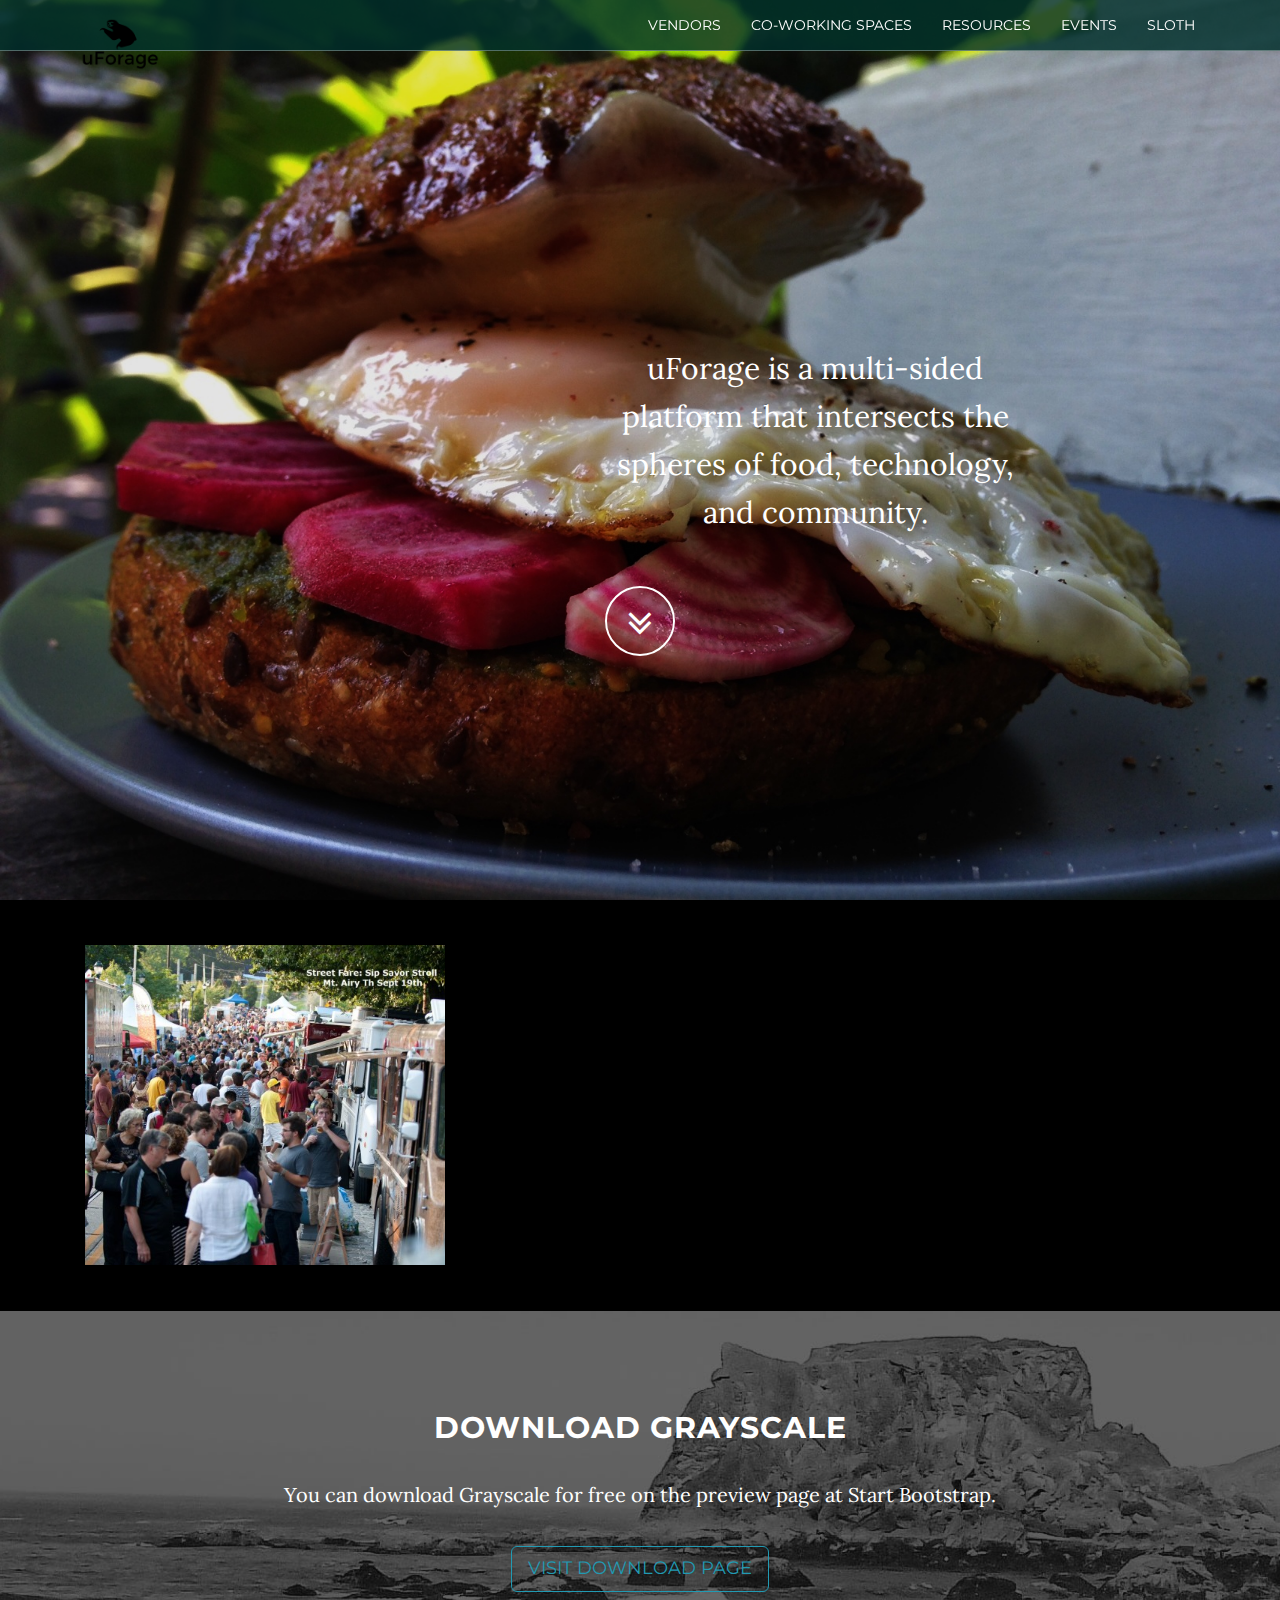
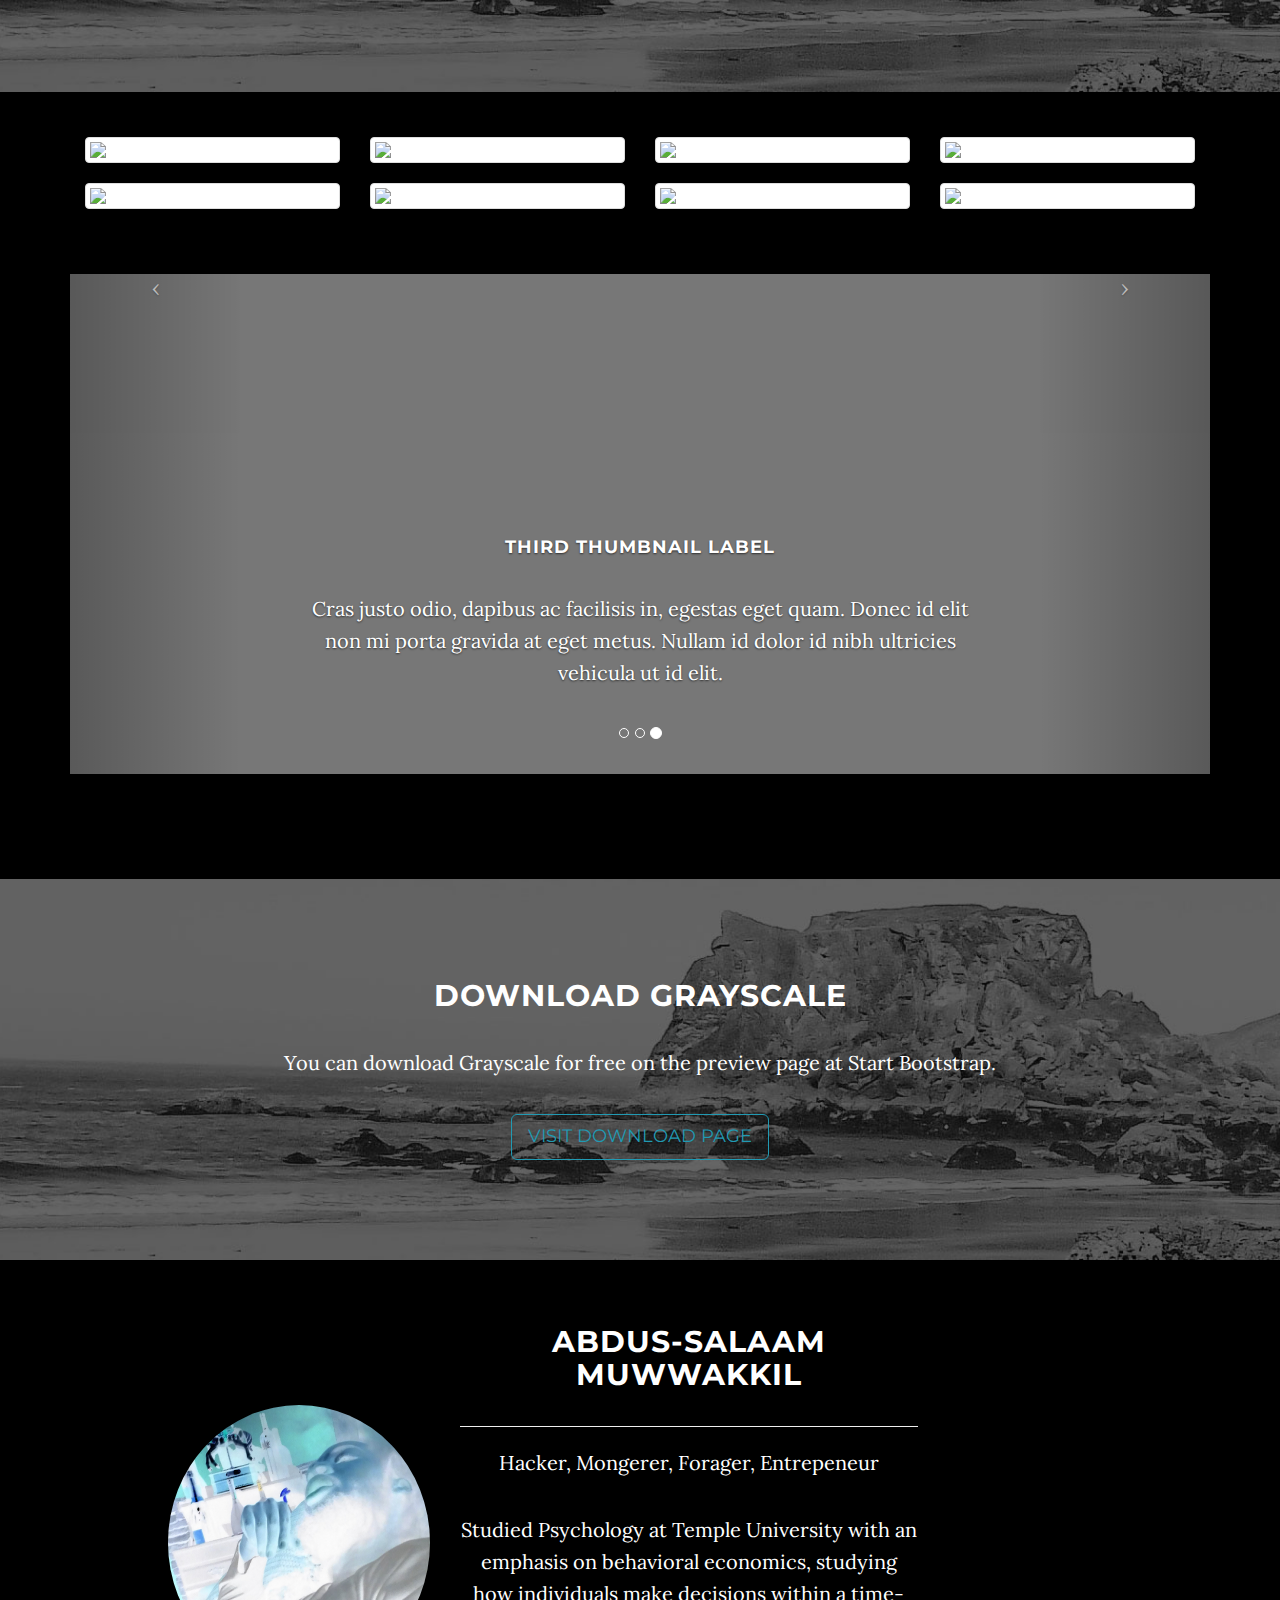
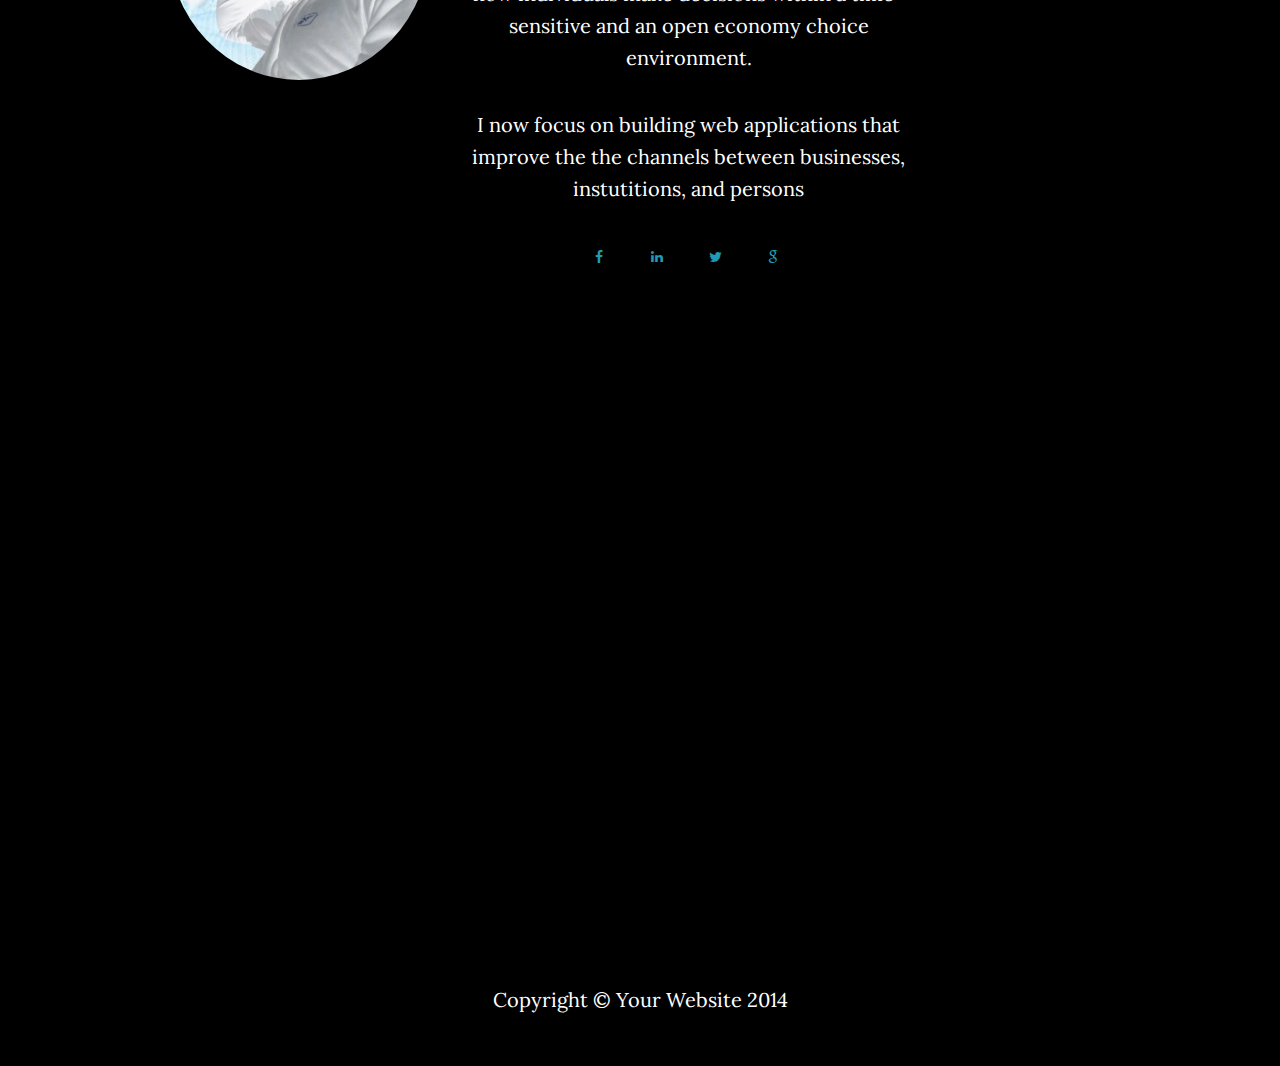
==== commit 158d3773: "made adjustments to vendor table" ====
--- a/index.html
+++ b/index.html
@@ -102,7 +102,7 @@
                 <div class="col-md-4 ">
                     <div class="grid mask">
                         <figure>
-                            <img class="img-responsive" src="assets/img/portfolio/folio01.jpg" alt="">
+                            <img class="img-responsive" src="img/mtairyfestival.jpg" alt="">
                             <figcaption>
                                 <h5>DASHBOARD</h5>
                                 <a data-toggle="modal" href="#myModal" class="btn btn-primary btn-lg">Take a Look</a>
--- a/css/grayscale.css
+++ b/css/grayscale.css
@@ -496,4 +496,12 @@
     top:10px;
     bottom: 10px;
     right: 30px;
+}
+
+figure {
+  margin: 1em 40px;
+}
+
+figure {
+  margin: 0;
 }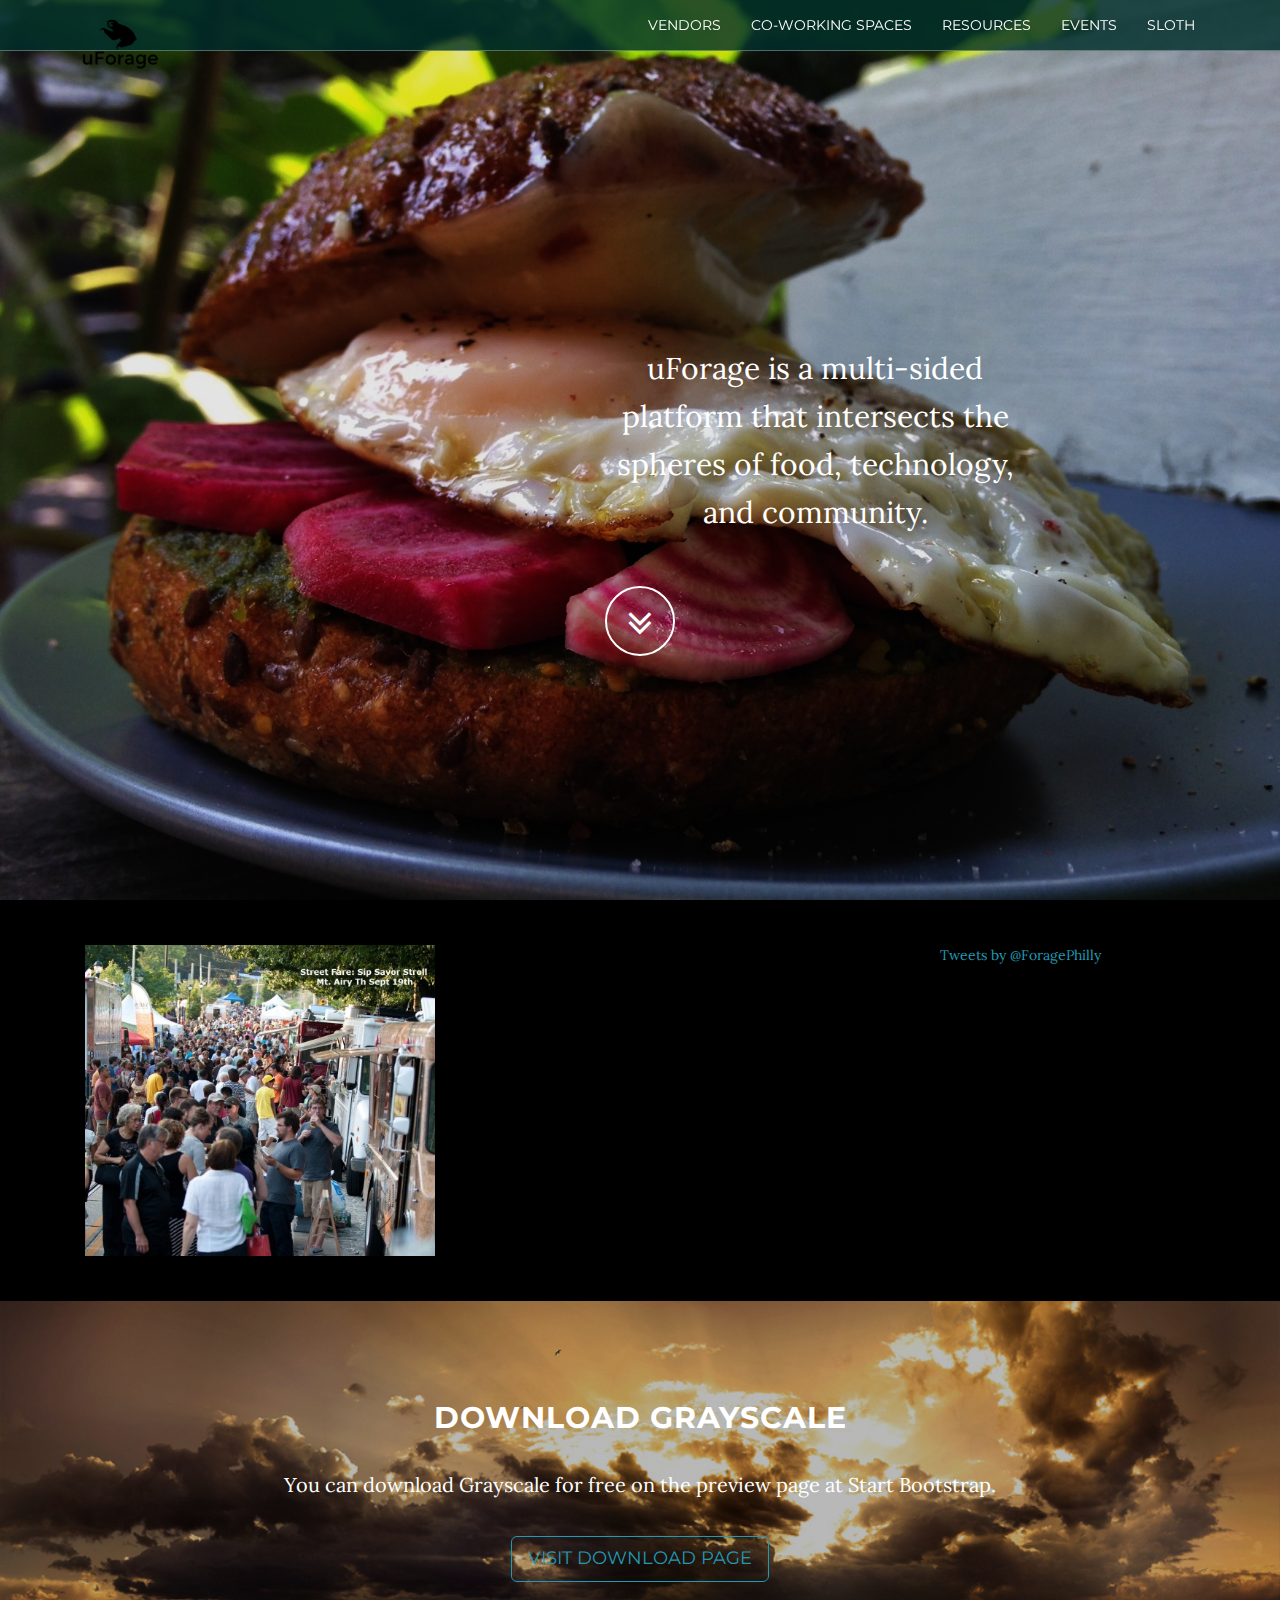
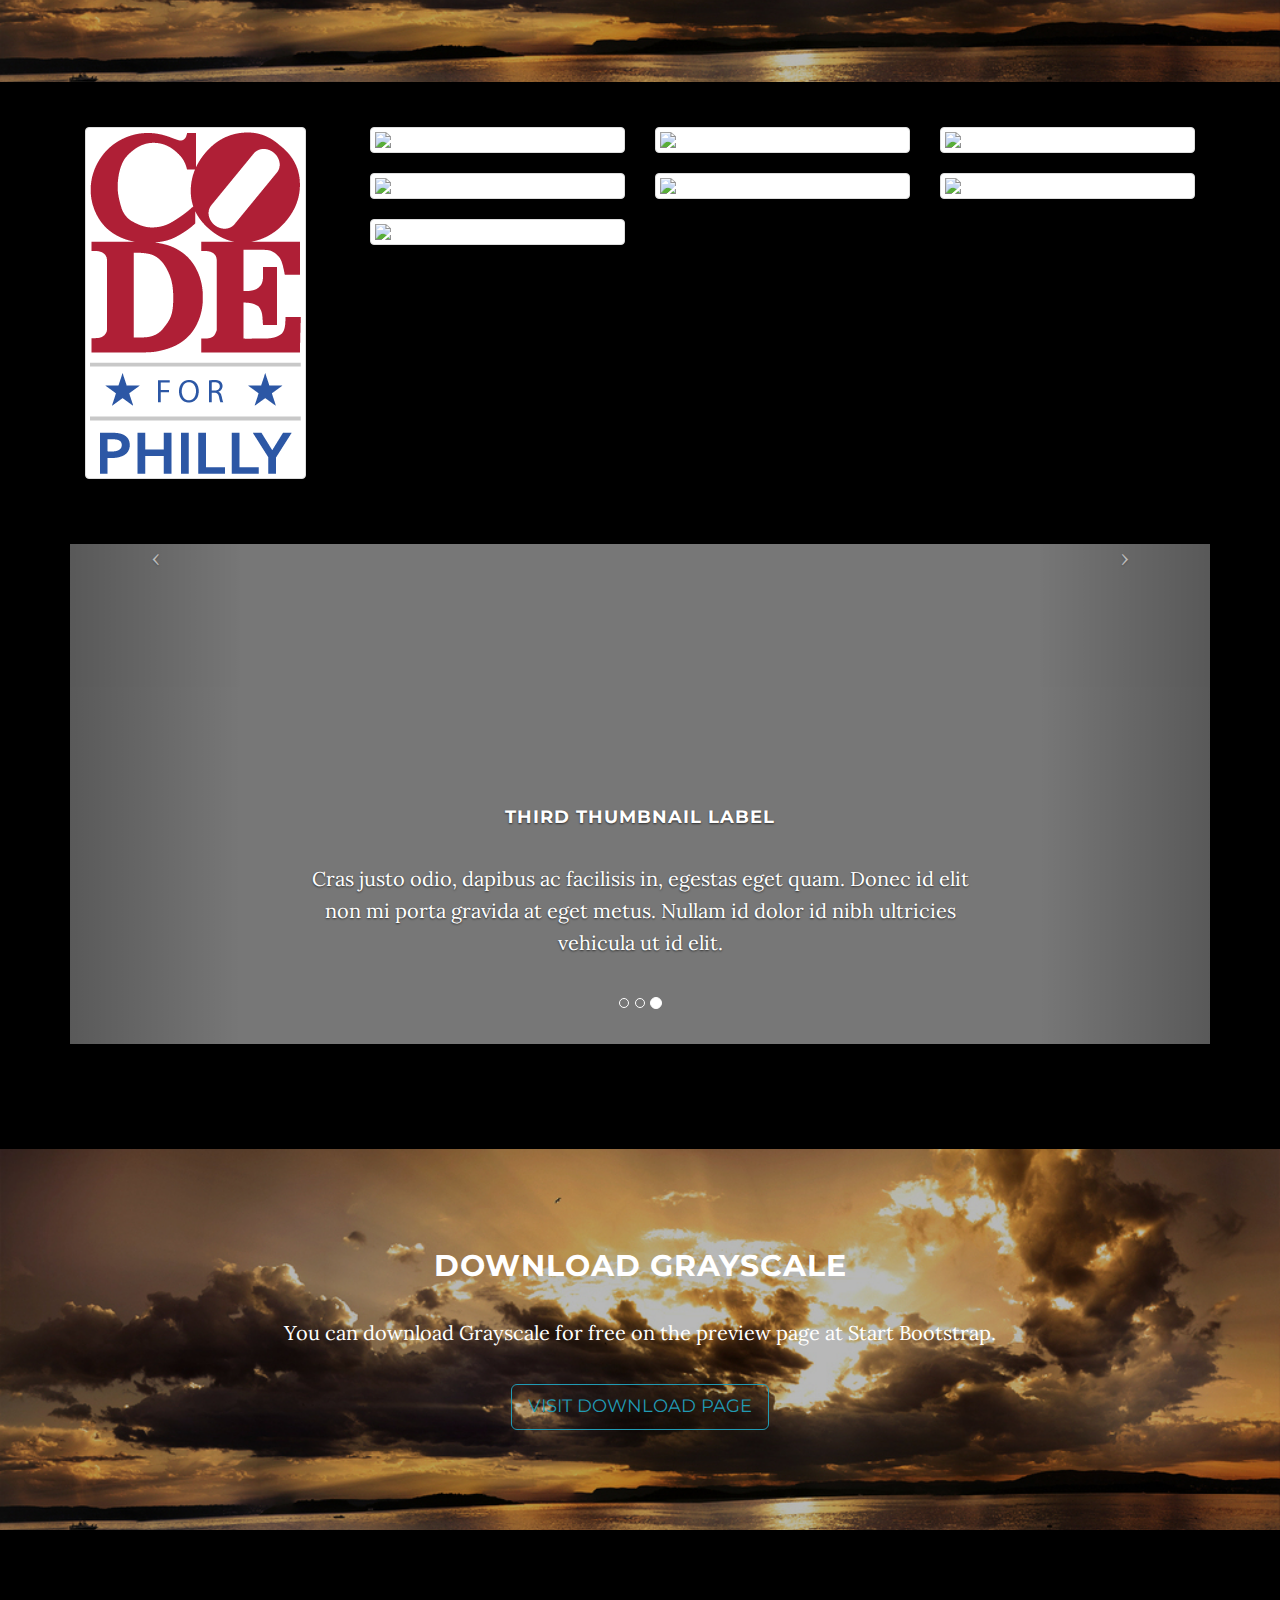
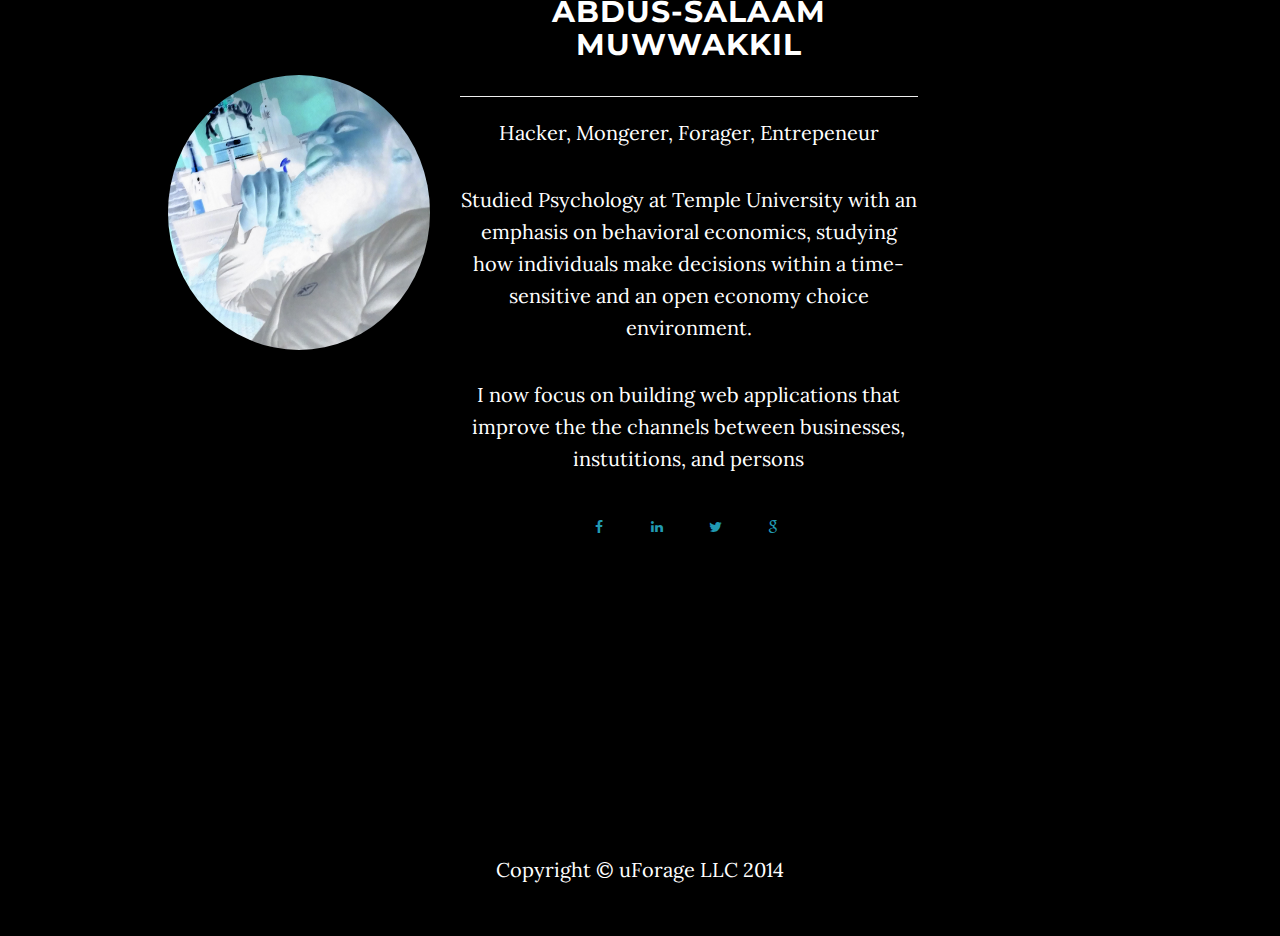
==== commit 23b44163: "added new photos" ====
--- a/index.html
+++ b/index.html
@@ -95,7 +95,7 @@
 
     <!-- Vendor Section -->
     <section id="vendors" class="container content-section text-center">
-        <div class="container">
+        <div class="container-fluid">
             <div class="row">
 
                 <!-- PORTFOLIO IMAGE 1 -->
@@ -123,66 +123,35 @@
                             <figcaption>
                                 <h5>UI DESIGN</h5>
                                 <a data-toggle="modal" href="#myModal" class="btn btn-primary btn-lg">Take a Look</a>
-                            </figcaption><!-- /figcaption -->
-                        </figure><!-- /figure -->
-                    </div><!-- /grid-mask -->
-                </div><!-- /col -->
-                
-                <!-- PORTFOLIO IMAGE 3 -->
+                            </figcaption>
+                            <!-- /figcaption -->
+                        </figure>
+                        <!-- /figure -->
+                    </div>
+                    <!-- /grid-mask -->
+                </div>
+                <!-- /col -->
+
+                <!-- Twitter Embed -->
                 <div class="col-md-4">
-                    <div class="grid mask">
-                        <figure>
-                            <img class="img-responsive" src="assets/img/portfolio/folio03.jpg" alt="">
-                            <figcaption>
-                                <h5>ANDROID PAGE</h5>
-                                <a data-toggle="modal" href="#myModal" class="btn btn-primary btn-lg">Take a Look</a>
-                            </figcaption><!-- /figcaption -->
-                        </figure><!-- /figure -->
-                    </div><!-- /grid-mask -->
-                </div><!-- /col -->
-            </div><!-- /row -->
-
-                <!-- PORTFOLIO IMAGE 4 -->
-            <div class="row">   
-                <div class="col-md-4 ">
-                    <div class="grid mask">
-                        <figure>
-                            <img class="img-responsive" src="assets/img/portfolio/folio04.jpg" alt="">
-                            <figcaption>
-                                <h5>PROFILE</h5>
-                                <a data-toggle="modal" href="#myModal" class="btn btn-primary btn-lg">Take a Look</a>
-                            </figcaption><!-- /figcaption -->
-                        </figure><!-- /figure -->
-                    </div><!-- /grid-mask -->
-                </div><!-- /col -->
-                
-                <!-- PORTFOLIO IMAGE 5 -->
-                <div class="col-md-4">
-                    <div class="grid mask">
-                        <figure>
-                            <img class="img-responsive" src="assets/img/portfolio/folio05.jpg" alt="">
-                            <figcaption>
-                                <h5>TWITTER STATUS</h5>
-                                <a data-toggle="modal" href="#myModal" class="btn btn-primary btn-lg">Take a Look</a>
-                            </figcaption><!-- /figcaption -->
-                        </figure><!-- /figure -->
-                    </div><!-- /grid-mask -->
-                </div><!-- /col -->
-                
-                <!-- PORTFOLIO IMAGE 6 -->
-                <div class="col-md-4">
-                    <div class="grid mask">
-                        <figure>
-                            <img class="img-responsive" src="assets/img/portfolio/folio06.jpg" alt="">
-                            <figcaption>
-                                <h5>PHONE MOCKUP</h5>
-                                <a data-toggle="modal" href="#myModal" class="btn btn-primary btn-lg">Take a Look</a>
-                            </figcaption><!-- /figcaption -->
-                        </figure><!-- /figure -->
-                    </div><!-- /grid-mask -->
-                </div><!-- /col -->
-            </div><!-- /row -->
-            </div>
+                    <a class="twitter-timeline" href="https://twitter.com/ForagePhilly" data-widget-id="462270929184100352">Tweets by @ForagePhilly</a>
+                    <script>
+                    ! function(d, s, id) {
+                        var js, fjs = d.getElementsByTagName(s)[0],
+                            p = /^http:/.test(d.location) ? 'http' : 'https';
+                        if (!d.getElementById(id)) {
+                            js = d.createElement(s);
+                            js.id = id;
+                            js.src = p + "://platform.twitter.com/widgets.js";
+                            fjs.parentNode.insertBefore(js, fjs);
+                        }
+                    }(document, "script", "twitter-wjs");
+                    </script>
+                </div>
+                <!-- /col -->
+            </div>
+            <!-- /row -->
+        </div>
         </div>
     </section>
     <!-- Weather Section -->
@@ -204,8 +173,8 @@
         <div class="container-fluid">
             <div class="row">
                 <div class="col-xs-3">
-                    <a href="#">
-                        <img src="http://placehold.it/800x600" class="thumbnail img-responsive">
+                    <a href="http://www.codeforphilly.org">
+                        <img src="img/codeforphilly.png" class="thumbnail img-responsive" alt="Code For Philly - Co Working Space">
                     </a>
                 </div>
                 <div class="col-xs-3">
@@ -345,12 +314,12 @@
     </section>
 
     <!-- Map Section -->
-    <div id="map"></div>
+    <iframe id="forecast_embed" type="text/html" frameborder="0" height="245" width="100%" src="http://forecast.io/embed/#lat=39.954781&lon=-75.183515&name=Philadelphia&color=#6C2DC7"> </iframe>
 
     <!-- Footer -->
     <footer>
         <div class="container text-center">
-            <p>Copyright &copy; Your Website 2014</p>
+            <p>Copyright &copy; uForage LLC 2014</p>
         </div>
     </footer>
 
--- a/css/grayscale.css
+++ b/css/grayscale.css
@@ -270,8 +270,9 @@
 .download-section {
     width: 100%;
     padding: 50px 0;
-    color: #fff;
-    background: url(../img/downloads-bg.jpg) no-repeat center center scroll;
+    opacity:1;
+    color: #fff;
+    background: url(../img/sunset.png) no-repeat center center scroll;
     background-color: #000;
     -webkit-background-size: cover;
     -moz-background-size: cover;
@@ -504,4 +505,10 @@
 
 figure {
   margin: 0;
+}
+
+.weather {
+    position: relative;
+    z-index: 44px;
+    background-color: #21B6A8;
 }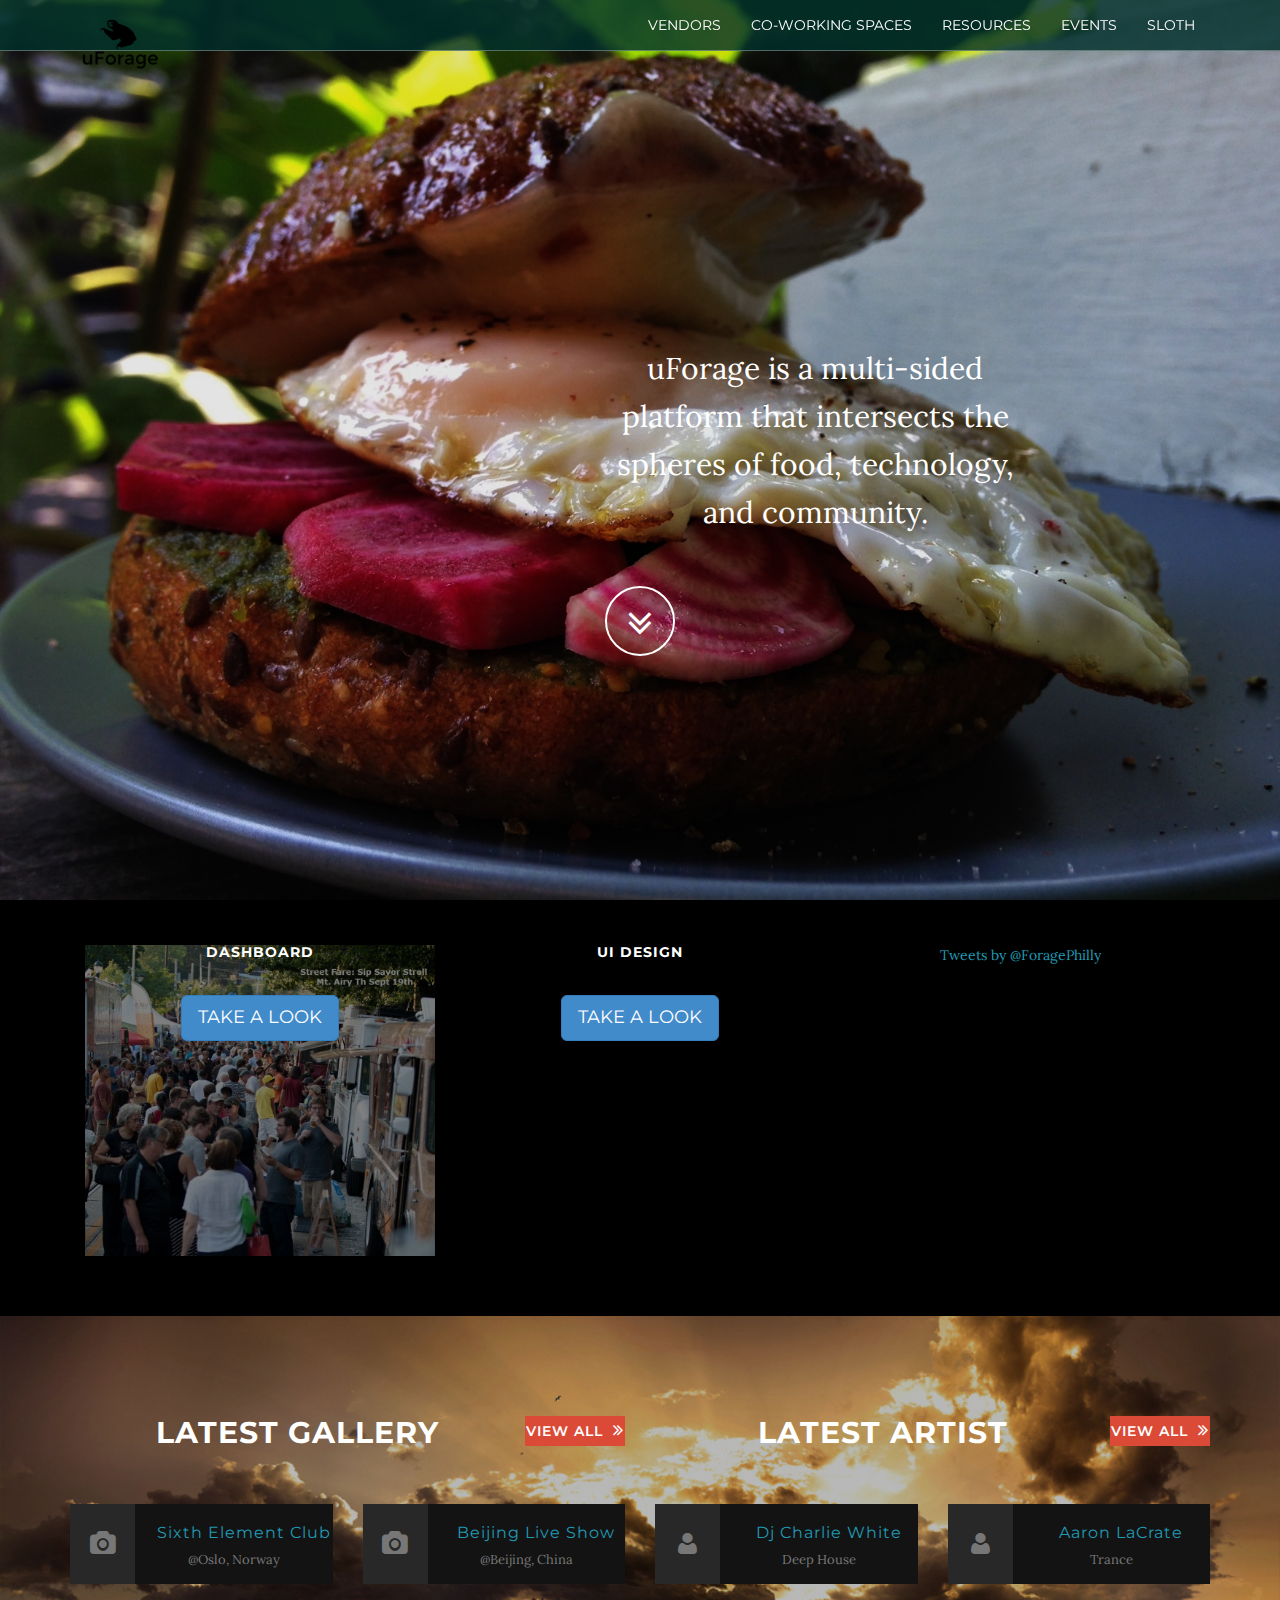
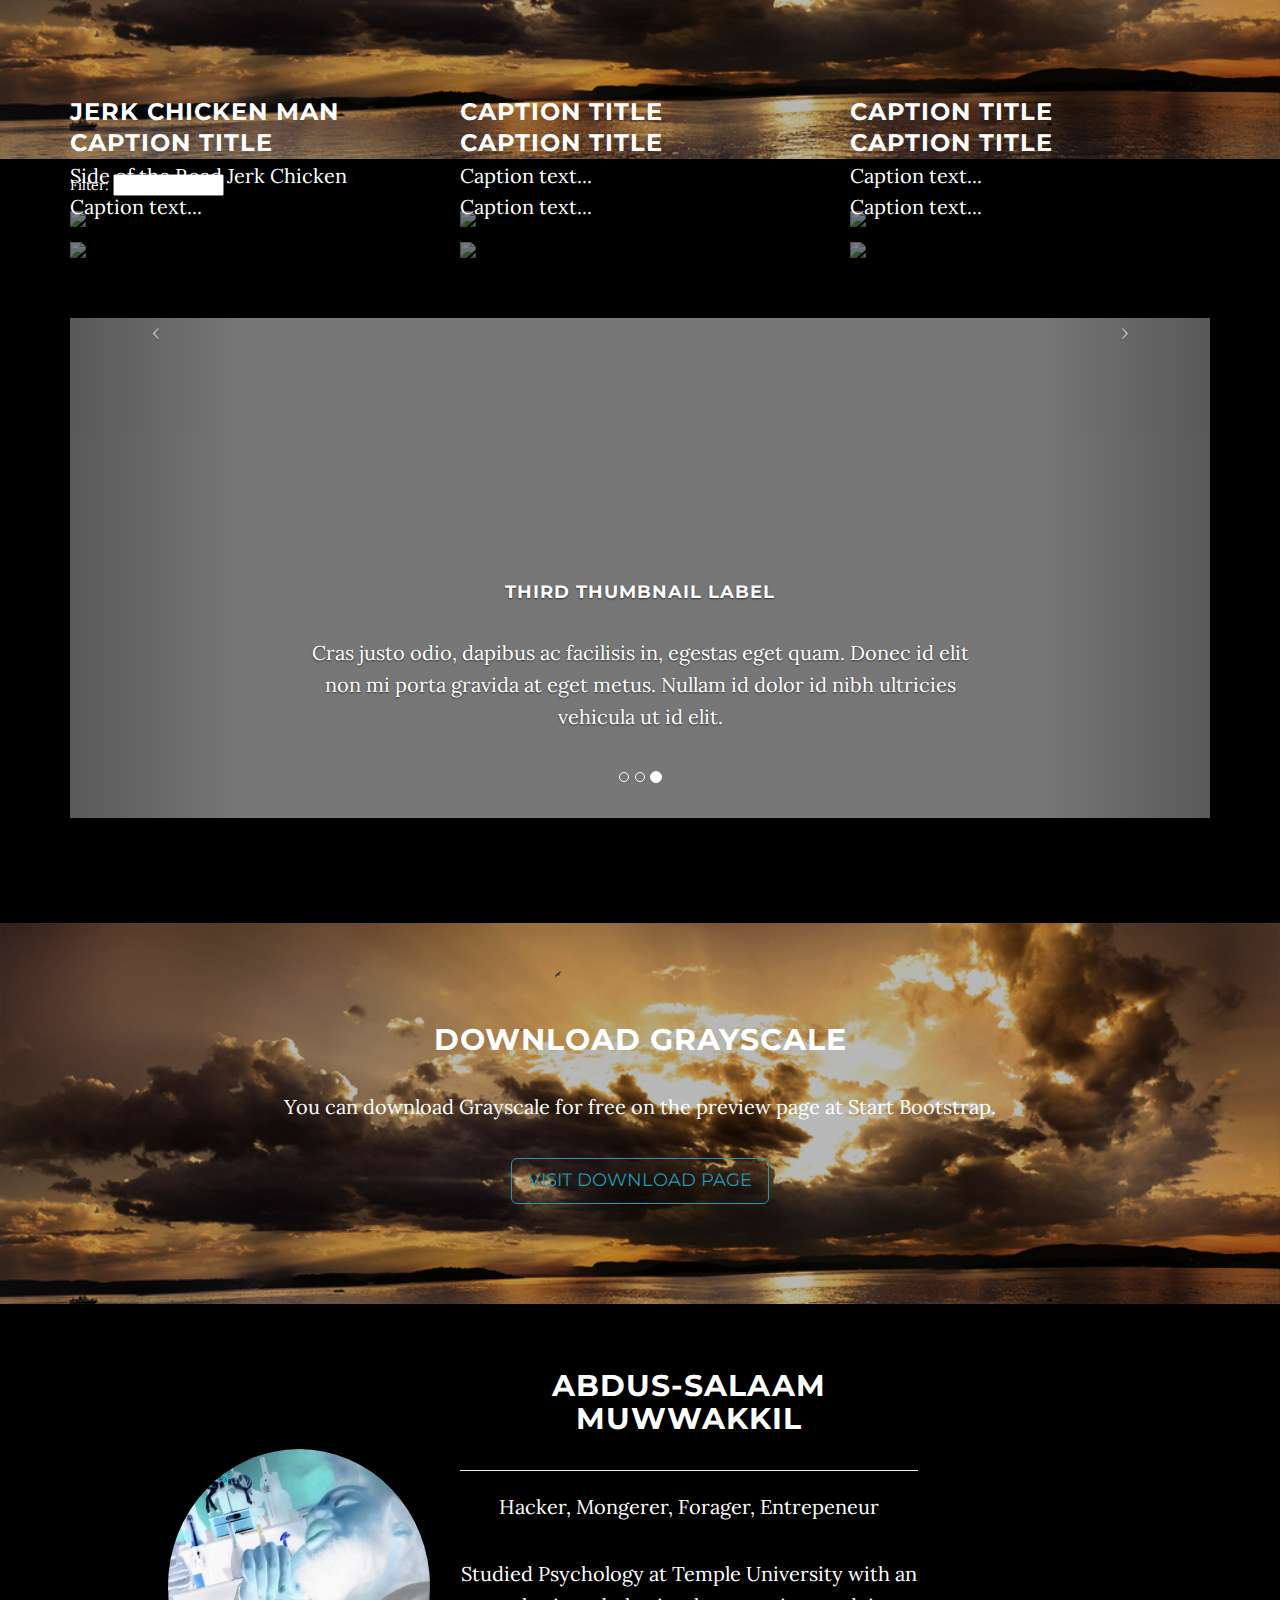
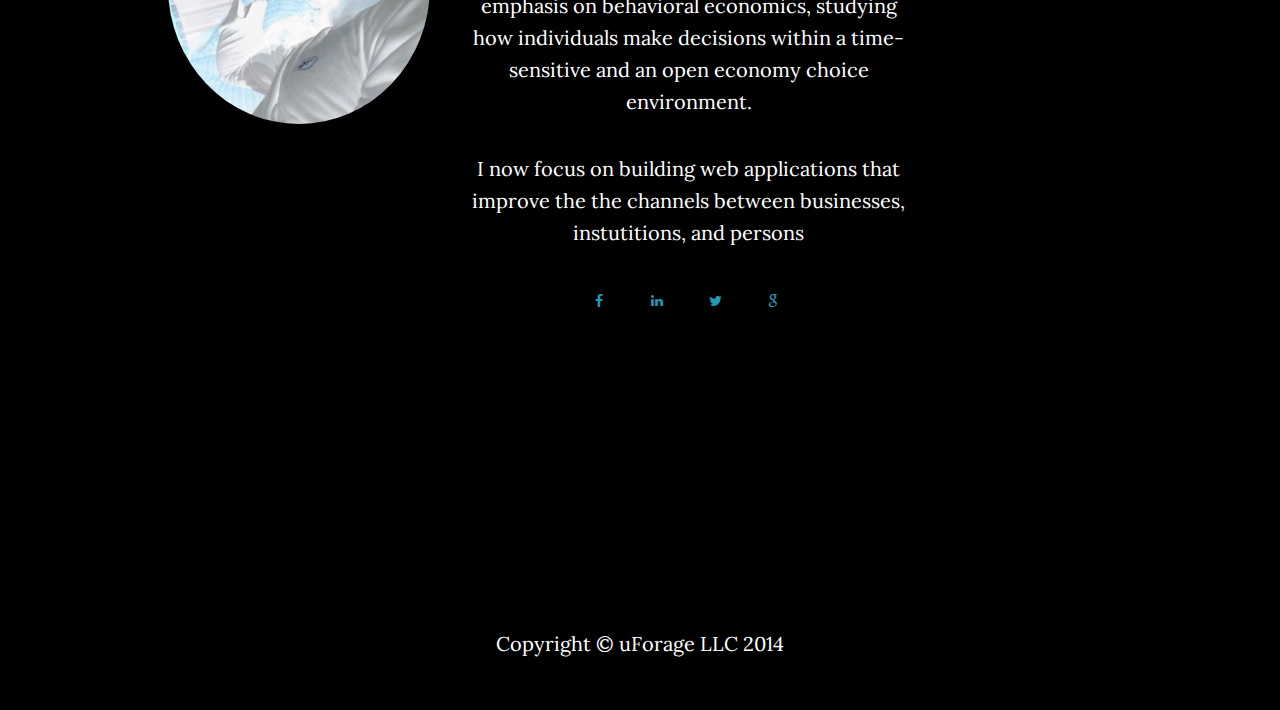
==== commit 121e1c3f: "added new css for food truck thumbnail + hover effects" ====
--- a/index.html
+++ b/index.html
@@ -16,7 +16,8 @@
 
     <!-- Custom CSS -->
     <link href="css/grayscale.css" rel="stylesheet">
-
+    
+    
 
     <!-- Custom Fonts -->
     <link href="font-awesome-4.1.0/css/font-awesome.min.css" rel="stylesheet" type="text/css">
@@ -159,62 +160,215 @@
     <section id="events" class="content-section text-center">
         <div class="download-section">
             <div class="container">
-                <div class="col-lg-8 col-lg-offset-2">
-                    <h2>Download Grayscale</h2>
-                    <p>You can download Grayscale for free on the preview page at Start Bootstrap.</p>
-                    <a href="http://startbootstrap.com/template-overviews/grayscale/" class="btn btn-default btn-lg">Visit Download Page</a>
+                <div class="row">
+                    <div class="col-md-6 latest-gallery">
+                        <h2>Latest <span>Gallery</span> <a href="#" class="view-all"><span>View All</span> <i class="fa fa-angle-double-right view-all-icon"></i></a></h2>
+                        <div class="row">
+                            <div class="col-sm-6">
+                                <div class="latest-content">
+                                    <a href="#">
+                                        <div class="latest-content-image">
+                                            <img src="images/photos/photo15.jpg" alt="">
+                                        </div>
+                                        <div class="latest-content-info">
+
+                                            <div class="meta">
+                                                <div class="icon">
+                                                    <i class="fa fa-camera"></i>
+                                                </div>
+                                                <h4>Sixth Element Club</h4>
+                                                <p>@Oslo, Norway</p>
+                                            </div>
+                                        </div>
+                                    </a>
+                                </div>
+                            </div>
+                            <div class="col-sm-6">
+                                <div class="latest-content">
+                                    <a href="#">
+                                        <div class="latest-content-image">
+                                            <img src="images/photos/photo16.jpg" alt="">
+                                        </div>
+                                        <div class="latest-content-info">
+                                            <div class="meta">
+                                                <div class="icon">
+                                                    <i class="fa fa-camera"></i>
+                                                </div>
+                                                <h4>Beijing Live Show</h4>
+                                                <p>@Beijing, China</p>
+                                            </div>
+                                        </div>
+                                    </a>
+                                </div>
+                            </div>
+                        </div>
+                    </div>
+                    <div class="col-md-6 latest-artist">
+                        <h2>Latest <span>Artist</span> <a href="#" class="view-all"><span>View All</span> <i class="fa fa-angle-double-right view-all-icon"></i></a></h2>
+                        <div class="row">
+                            <div class="col-sm-6">
+                                <div class="latest-content">
+                                    <a href="#">
+                                        <div class="latest-content-image">
+                                            <img src="images/photos/photo17.jpg" alt="">
+                                        </div>
+                                        <div class="latest-content-info">
+
+                                            <div class="meta">
+                                                <div class="icon">
+                                                    <i class="fa fa-user"></i>
+                                                </div>
+                                                <h4>Dj Charlie White</h4>
+                                                <p>Deep House</p>
+                                            </div>
+                                        </div>
+                                    </a>
+                                </div>
+                            </div>
+                            <div class="col-sm-6">
+                                <div class="latest-content">
+                                    <a href="#">
+                                        <div class="latest-content-image">
+                                            <img src="images/photos/photo18.jpg" alt="">
+                                        </div>
+                                        <div class="latest-content-info">
+                                            <div class="meta">
+                                                <div class="icon">
+                                                    <i class="fa fa-user"></i>
+                                                </div>
+                                                <h4>Aaron LaCrate</h4>
+                                                <p>Trance</p>
+                                            </div>
+                                        </div>
+                                    </a>
+                                </div>
+                            </div>
+                        </div>
+                    </div>
                 </div>
             </div>
         </div>
     </section>
 
     <!-- Co-Working Spaces Section -->
-    <section id="co-working" class="container content-section text-center">
-        <div class="container-fluid">
-            <div class="row">
-                <div class="col-xs-3">
-                    <a href="http://www.codeforphilly.org">
-                        <img src="img/codeforphilly.png" class="thumbnail img-responsive" alt="Code For Philly - Co Working Space">
-                    </a>
-                </div>
-                <div class="col-xs-3">
-                    <a href="#">
-                        <img src="http://placehold.it/800x600" class="thumbnail img-responsive">
-                    </a>
-                </div>
-                <div class="col-xs-3">
-                    <a href="#">
-                        <img src="http://placehold.it/800x600" class="thumbnail img-responsive">
-                    </a>
-                </div>
-                <div class="col-xs-3">
-                    <a href="#">
-                        <img src="http://placehold.it/800x600" class="thumbnail img-responsive">
-                    </a>
-                </div>
-                <div class="col-xs-3">
-                    <a href="#">
-                        <img src="http://placehold.it/800x600" class="thumbnail img-responsive">
-                    </a>
-                </div>
-                <div class="col-xs-3">
-                    <a href="#">
-                        <img src="http://placehold.it/800x600" class="thumbnail img-responsive">
-                    </a>
-                </div>
-                <div class="col-xs-3">
-                    <a href="#">
-                        <img src="http://placehold.it/800x600" class="thumbnail img-responsive">
-                    </a>
-                </div>
-                <div class="col-xs-3">
-                    <a href="#">
-                        <img src="http://placehold.it/800x600" class="thumbnail img-responsive">
-                    </a>
-                </div>
-            </div>
-        </div>
-    </section>
+    <div class="container">
+    <div class="row">
+        <div class="col-md-12 filter-options">
+            Filter:
+            <select>
+                <option value="none">None</option>
+                <option value="my-images">My Images</option>
+                <option value="other-images">Other Images</option>
+            </select>
+        </div>
+    </div>
+    <div class="row">
+        <div class="col-md-4" data-filter="other-images">
+            <figure>
+                <a href="http://lorempixel.com/500/333/cats/">
+                    <img src="http://lorempixel.com/500/333/cats/" />
+                    <figcaption>
+                        <div>
+                            <h3>
+                                Jerk Chicken Man
+                            </h3>
+                            <p>
+                                Side of the Road Jerk Chicken
+                            </p>
+                        </div>
+                    </figcaption>
+                </a>
+            </figure>
+        </div>
+        <div class="col-md-4" data-filter="other-images">
+            <figure>
+                <a href="http://lorempixel.com/500/333/transport/">
+                    <img src="http://lorempixel.com/500/333/transport/" />
+                    <figcaption>
+                        <div>
+                            <h3>
+                                Caption Title
+                            </h3>
+                            <p>
+                                Caption text...
+                            </p>
+                        </div>
+                    </figcaption>
+                </a>
+            </figure>
+        </div>
+        <div class="col-md-4" data-filter="other-images">
+            <figure>
+                <a href="http://lorempixel.com/500/333/sports/">
+                    <img src="http://lorempixel.com/500/333/sports/" />
+                    <figcaption>
+                        <div>
+                            <h3>
+                                Caption Title
+                            </h3>
+                            <p>
+                                Caption text...
+                            </p>
+                        </div>
+                    </figcaption>
+                </a>
+            </figure>
+        </div>
+    </div>
+    <div class="row">
+        <div class="col-md-4" data-filter="other-images">
+            <figure>
+                <a href="http://lorempixel.com/500/333/city/">
+                    <img src="http://lorempixel.com/500/333/city/" />
+                    <figcaption>
+                        <div>
+                            <h3>
+                                Caption Title
+                            </h3>
+                            <p>
+                                Caption text...
+                            </p>
+                        </div>
+                    </figcaption>
+                </a>
+            </figure>
+        </div>
+        <div class="col-md-4" data-filter="other-images">
+            <figure>
+                <a href="http://lorempixel.com/500/333/food/">
+                    <img src="http://lorempixel.com/500/333/food/" />
+                    <figcaption>
+                        <div>
+                            <h3>
+                                Caption Title
+                            </h3>
+                            <p>
+                                Caption text...
+                            </p>
+                        </div>
+                    </figcaption>
+                </a>
+            </figure>
+        </div>
+        <div class="col-md-4" data-filter="my-images">
+            <figure>
+                <a href="http://www.dbpas.com/image/cartoon_sunset.png">
+                    <img src="http://www.dbpas.com/image/cartoon_sunset.png" />
+                    <figcaption>
+                        <div>
+                            <h3>
+                                Caption Title
+                            </h3>
+                            <p>
+                                Caption text...
+                            </p>
+                        </div>
+                    </figcaption>
+                </a>
+            </figure>
+        </div>
+    </div>
+</div>
 
     <!-- Resources Section -->
     <section id="resources" class="container content-section text-center">
--- a/css/grayscale.css
+++ b/css/grayscale.css
@@ -400,115 +400,155 @@
   height: 500px;
 }
 
-/* ==========================================================================
-   Image Mask
-   ========================================================================== */
-
-.grid figure {
-    margin: 0;
-    position: relative;
-}
-
-.grid figure img {
-    width: 100%;
-    display: block;
-    position: relative;
-}
-
-.grid figcaption {
-    position: absolute;
-    top: 0;
-    left: 0;
-    padding: 20px;
-    color: #fff;
-    background: #3498db;
-}
-
-.grid figcaption h5 {
-    margin: 0;
-    padding-top: 0px;
-    padding-left: 20px;
-    padding-bottom: 5px;
-    color: #fff;
-    font-weight: 700;
-    text-align: left;
-    letter-spacing: 2px;
-    
-}
-
-.grid figcaption a {
-    text-align: left;
-    padding: 5px 10px;
-    margin-left: 20px;
-    display: inline-block;
-    background: #2f2f2f;
-    color: #fff;
-    font-size: 13px;
-}
-
-/* Caption Style */
-.mask figure {
-    overflow: hidden;
-}
-
-.mask figure img {
-    -webkit-transition: -webkit-transform 0.4s;
-    -moz-transition: -moz-transform 0.4s;
-    transition: transform 0.4s;
-}
-
-.no-touch .mask figure:hover img,
-.mask figure.cs-hover img {
-    -webkit-transform: translateY(-30px);
-    -moz-transform: translateY(-30px);
-    -ms-transform: translateY(-30px);
-    transform: translateY(-30px);
-}
-
-.mask figcaption {
-    height: 50px;
-    width: 100%;
-    top: auto;
-    bottom: 0;
-    opacity: 0;
-    -webkit-transform: translateY(100%);
-    -moz-transform: translateY(100%);
-    -ms-transform: translateY(100%);
-    transform: translateY(100%);
-    -webkit-transition: -webkit-transform 0.4s, opacity 0.1s 0.3s;
-    -moz-transition: -moz-transform 0.4s, opacity 0.1s 0.3s;
-    transition: transform 0.4s, opacity 0.1s 0.3s;
-}
-
-.no-touch .mask figure:hover figcaption,
-.mask figure.cs-hover figcaption {
-    opacity: 1;
-    -webkit-transform: translateY(0px);
-    -moz-transform: translateY(0px);
-    -ms-transform: translateY(0px);
-    transform: translateY(0px);
-    -webkit-transition: -webkit-transform 0.4s, opacity 0.1s;
-    -moz-transition: -moz-transform 0.4s, opacity 0.1s;
-    transition: transform 0.4s, opacity 0.1s;
-}
-
-.mask figcaption a {
-    position: absolute;
-    top:10px;
-    bottom: 10px;
-    right: 30px;
-}
-
-figure {
-  margin: 1em 40px;
-}
-
-figure {
-  margin: 0;
-}
-
 .weather {
     position: relative;
     z-index: 44px;
     background-color: #21B6A8;
+}
+
+div.filter-options {
+    margin: 15px 0 15px 0;
+}
+figure {
+    position: relative;
+    line-height: 0;
+    width: 100%;
+    max-width: 500px;
+    margin-bottom: 15px;
+}
+figure img {
+    width: 100%;
+    height: auto;
+}
+figcaption {
+    position: absolute;
+    bottom: 0;
+    width: 100%;
+    height: 100%;
+    line-height: 1em;
+    background-color: rgba(0, 0, 0, 0.5);
+    -webkit-transition: all 2s ease 0s;
+    -moz-transition: all 2s ease 0s;
+    -ms-transition: all 2s ease 0s;
+    -o-transition: all 2s ease 0s;
+    transition: all 2s ease 0s;
+}
+figcaption:hover {
+    background-color: rgba(0, 0, 0, 0);
+}
+figcaption:hover > div {
+    color: rgba(255, 255, 255, 0);
+}
+figcaption > div {
+    position: absolute;
+    bottom: 0;
+    color: rgba(255, 255, 255, 1);
+    -webkit-transition: all 2s ease 0s;
+    -moz-transition: all 2s ease 0s;
+    -ms-transition: all 2s ease 0s;
+    -o-transition: all 2s ease 0s;
+    transition: all 2s ease 0s;
+}
+
+/*-------------------------------------------------------
+  Event Styles
+-------------------------------------------------------*/
+
+      #latest-content {
+    width:1370px;
+    background: #1e1e1e;
+    margin:0 auto;
+    overflow: hidden;
+  padding: 125px 0 75px;
+}
+
+.view-all {
+  text-transform: uppercase;
+  font-weight: 600;
+  line-height: 22px;
+  color: white;
+  font-size: 14px;
+  display: block;
+  height: 30px;
+  line-height: 30px;
+  width: 100px;
+  float: right;
+  background: #db4a37;
+  text-align: center;
+}
+
+.view-all-icon {
+  font-size: 18px;
+  color:white;
+  margin-left: 5px;
+}
+
+.view-all span {
+  color:white;
+}
+
+.view-all:hover {
+  background: #f04933;
+  color:white;
+  text-decoration: none;
+}
+
+.latest-content {
+  margin-bottom: 45px;
+}
+
+.latest-content a {
+  display: block;
+}
+
+.latest-content a:hover .latest-content-info,
+.latest-content a:hover .latest-content-info .icon,
+.latest-content a:hover .latest-content-info p {
+  background: #f04933;
+  color:white;
+}
+
+.latest-content .latest-content-image img {
+  width: 100%;
+}
+
+.latest-content .latest-content-info {
+  width: 100%;
+  height: 80px;
+  background: #131313;
+}
+
+.latest-content .latest-content-info .icon {
+  float: left;
+  background: #282828;
+  line-height: 80px;
+  font-size: 24px;
+  padding: 0px;
+  color:#777777;
+  text-align: center;
+  width: 65px;
+}
+
+.latest-content .latest-content-info .meta {
+  padding: 0px;
+}
+
+.latest-content .latest-content-info .meta h4 {
+  margin-top: 0;
+  font-size: 16px;
+  text-transform: none;
+  font-weight: 400;
+  margin-bottom: 8px;
+  padding: 20px 0px 0px 85px;
+}
+
+.latest-content .latest-content-info .meta p {
+  padding-left: 20px;
+  color:#777777;
+  font-size: 13px;
+}
+
+.latest-videos, .latest-albums,
+.latest-gallery, .latest-artist {
+  margin-bottom: 30px;
 }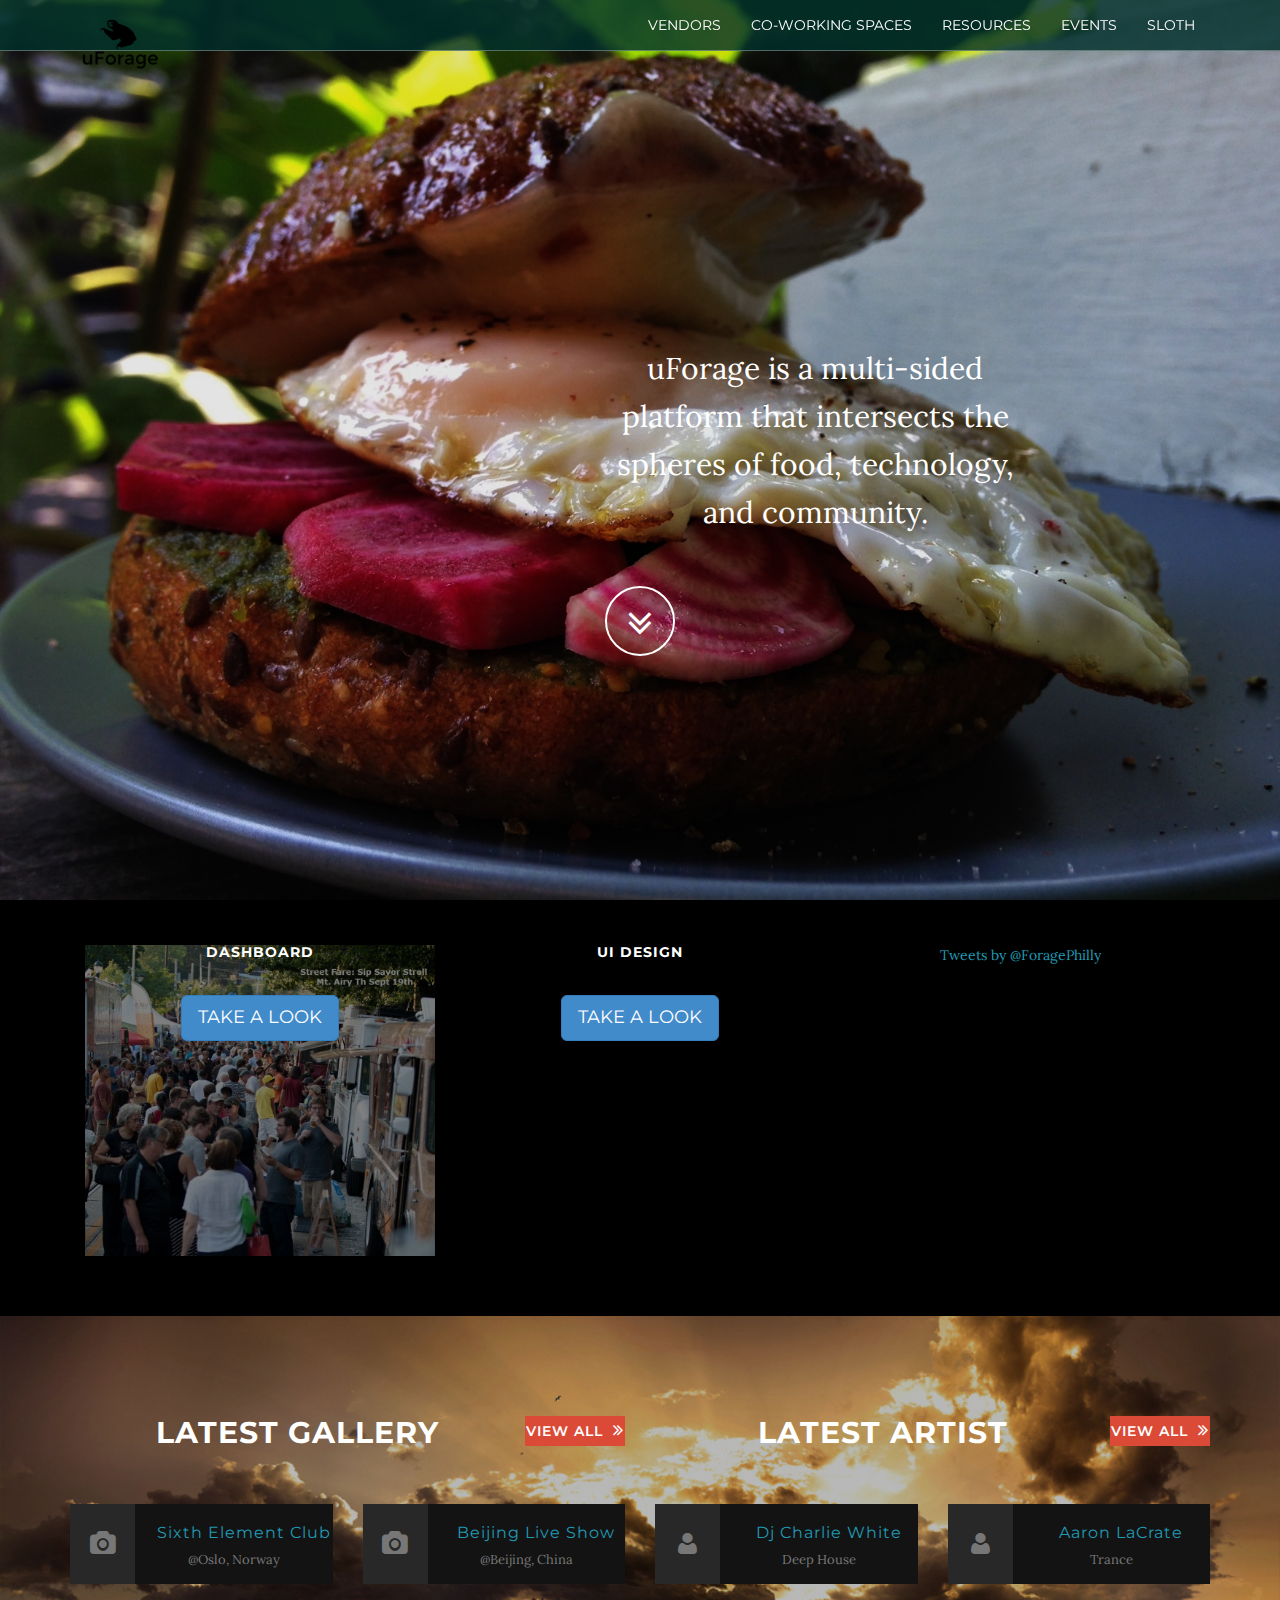
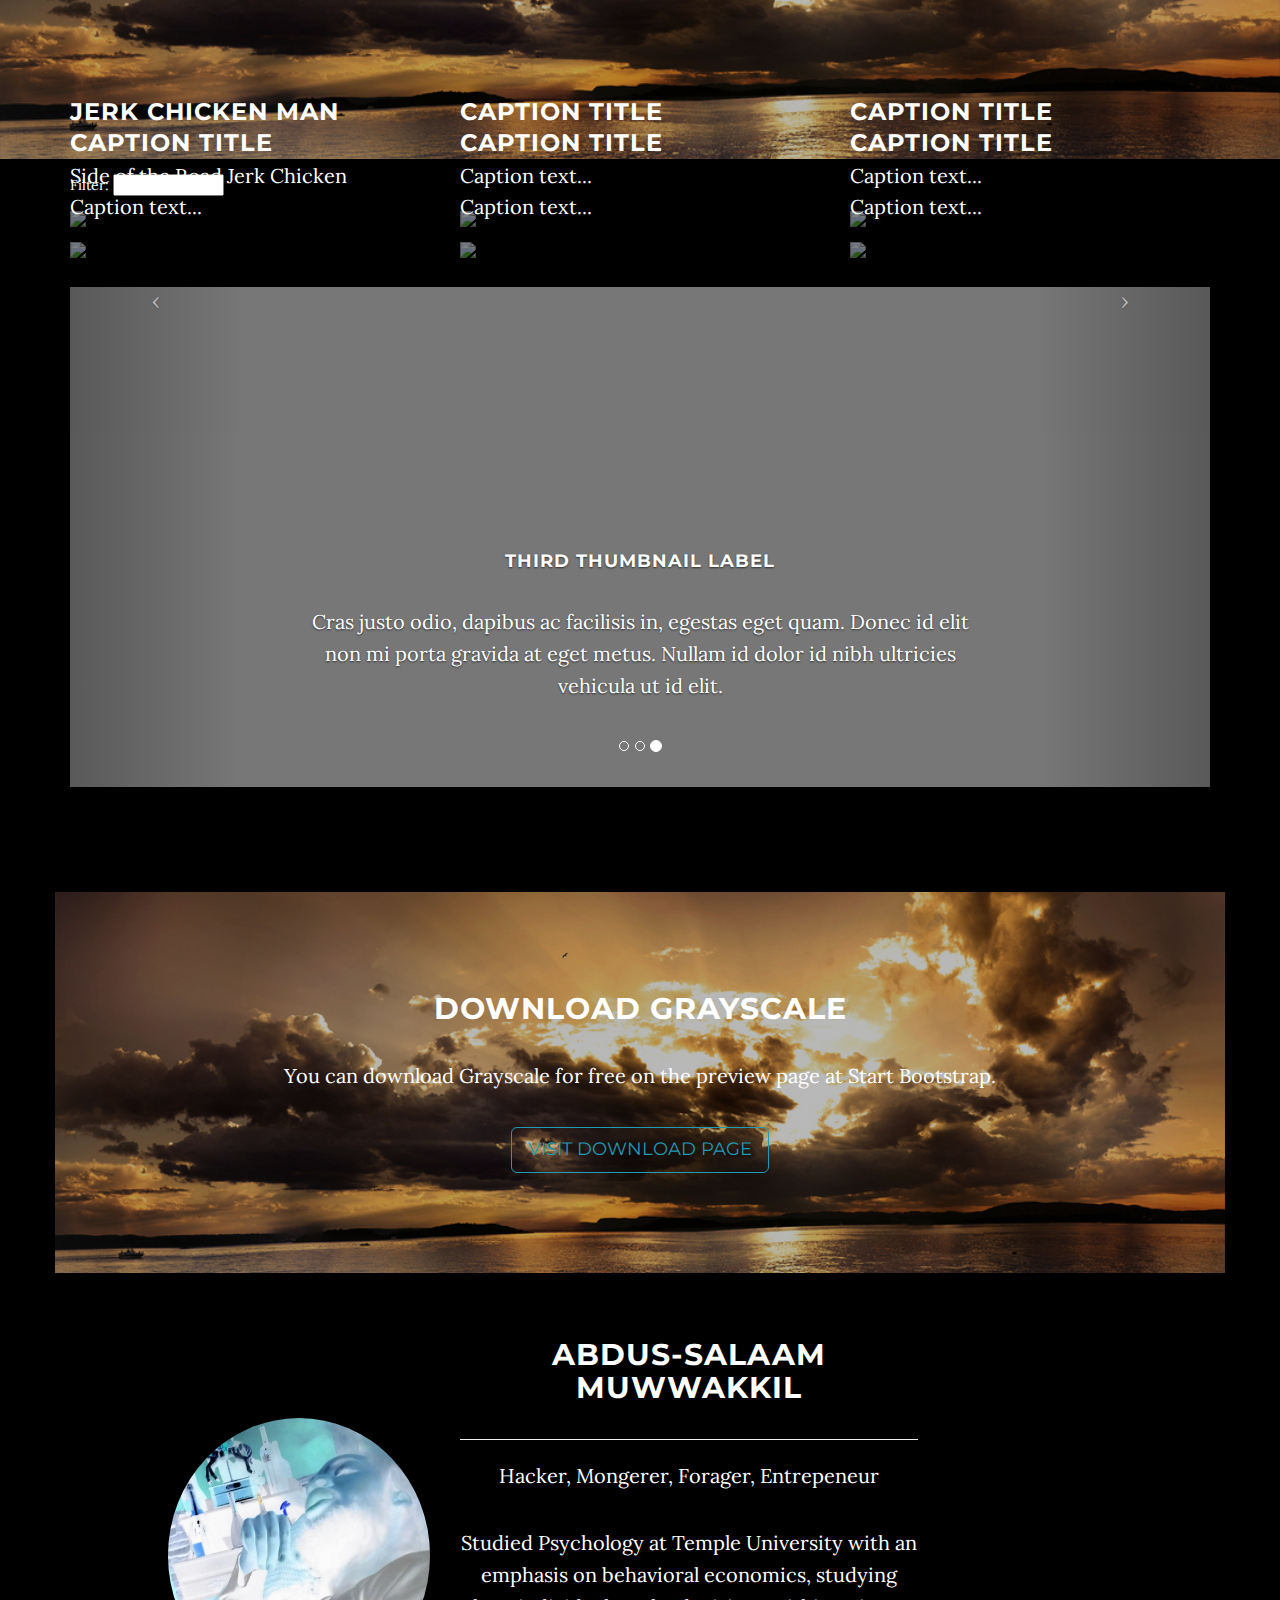
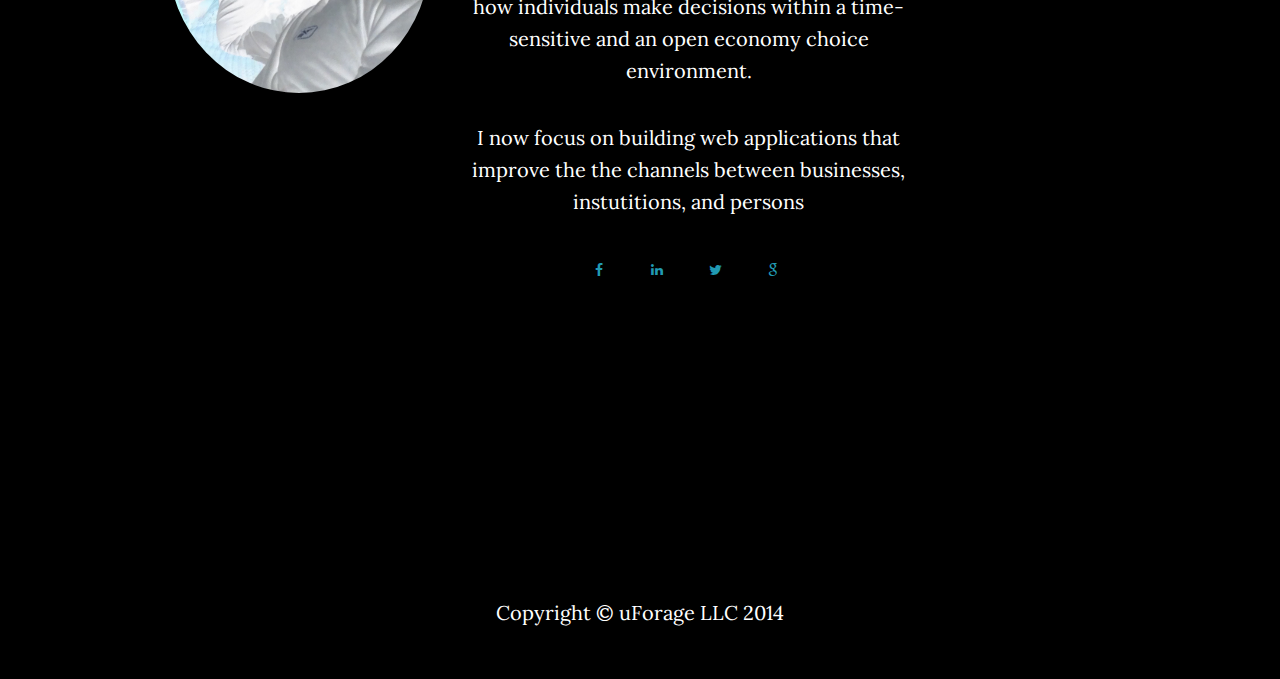
==== commit 025123ac: "adjusted sample pic size" ====
--- a/index.html
+++ b/index.html
@@ -16,8 +16,8 @@
 
     <!-- Custom CSS -->
     <link href="css/grayscale.css" rel="stylesheet">
-    
-    
+
+
 
     <!-- Custom Fonts -->
     <link href="font-awesome-4.1.0/css/font-awesome.min.css" rel="stylesheet" type="text/css">
@@ -252,245 +252,243 @@
 
     <!-- Co-Working Spaces Section -->
     <div class="container">
-    <div class="row">
-        <div class="col-md-12 filter-options">
-            Filter:
-            <select>
-                <option value="none">None</option>
-                <option value="my-images">My Images</option>
-                <option value="other-images">Other Images</option>
-            </select>
-        </div>
-    </div>
-    <div class="row">
-        <div class="col-md-4" data-filter="other-images">
-            <figure>
-                <a href="http://lorempixel.com/500/333/cats/">
-                    <img src="http://lorempixel.com/500/333/cats/" />
-                    <figcaption>
-                        <div>
-                            <h3>
+        <div class="row">
+            <div class="col-md-12 filter-options">
+                Filter:
+                <select>
+                    <option value="none">None</option>
+                    <option value="my-images">My Images</option>
+                    <option value="other-images">Other Images</option>
+                </select>
+            </div>
+        </div>
+        <div class="row">
+            <div class="col-md-4" data-filter="other-images">
+                <figure>
+                    <a href="http://lorempixel.com/500/333/cats/">
+                        <img src="http://lorempixel.com/500/333/cats/" />
+                        <figcaption>
+                            <div>
+                                <h3>
                                 Jerk Chicken Man
                             </h3>
-                            <p>
-                                Side of the Road Jerk Chicken
-                            </p>
-                        </div>
-                    </figcaption>
-                </a>
-            </figure>
-        </div>
-        <div class="col-md-4" data-filter="other-images">
-            <figure>
-                <a href="http://lorempixel.com/500/333/transport/">
-                    <img src="http://lorempixel.com/500/333/transport/" />
-                    <figcaption>
-                        <div>
-                            <h3>
+                                <p>
+                                    Side of the Road Jerk Chicken
+                                </p>
+                            </div>
+                        </figcaption>
+                    </a>
+                </figure>
+            </div>
+            <div class="col-md-4" data-filter="other-images">
+                <figure>
+                    <a href="http://lorempixel.com/500/333/transport/">
+                        <img src="http://lorempixel.com/500/333/transport/" />
+                        <figcaption>
+                            <div>
+                                <h3>
                                 Caption Title
                             </h3>
-                            <p>
-                                Caption text...
-                            </p>
-                        </div>
-                    </figcaption>
-                </a>
-            </figure>
-        </div>
-        <div class="col-md-4" data-filter="other-images">
-            <figure>
-                <a href="http://lorempixel.com/500/333/sports/">
-                    <img src="http://lorempixel.com/500/333/sports/" />
-                    <figcaption>
-                        <div>
-                            <h3>
+                                <p>
+                                    Caption text...
+                                </p>
+                            </div>
+                        </figcaption>
+                    </a>
+                </figure>
+            </div>
+            <div class="col-md-4" data-filter="other-images">
+                <figure>
+                    <a href="http://lorempixel.com/500/333/sports/">
+                        <img src="http://lorempixel.com/500/333/sports/" />
+                        <figcaption>
+                            <div>
+                                <h3>
                                 Caption Title
                             </h3>
-                            <p>
-                                Caption text...
-                            </p>
-                        </div>
-                    </figcaption>
-                </a>
-            </figure>
-        </div>
-    </div>
-    <div class="row">
-        <div class="col-md-4" data-filter="other-images">
-            <figure>
-                <a href="http://lorempixel.com/500/333/city/">
-                    <img src="http://lorempixel.com/500/333/city/" />
-                    <figcaption>
-                        <div>
-                            <h3>
+                                <p>
+                                    Caption text...
+                                </p>
+                            </div>
+                        </figcaption>
+                    </a>
+                </figure>
+            </div>
+        </div>
+        <div class="row">
+            <div class="col-md-4" data-filter="other-images">
+                <figure>
+                    <a href="http://lorempixel.com/500/333/city/">
+                        <img src="http://lorempixel.com/500/333/city/" />
+                        <figcaption>
+                            <div>
+                                <h3>
                                 Caption Title
                             </h3>
-                            <p>
-                                Caption text...
-                            </p>
-                        </div>
-                    </figcaption>
-                </a>
-            </figure>
-        </div>
-        <div class="col-md-4" data-filter="other-images">
-            <figure>
-                <a href="http://lorempixel.com/500/333/food/">
-                    <img src="http://lorempixel.com/500/333/food/" />
-                    <figcaption>
-                        <div>
-                            <h3>
+                                <p>
+                                    Caption text...
+                                </p>
+                            </div>
+                        </figcaption>
+                    </a>
+                </figure>
+            </div>
+            <div class="col-md-4" data-filter="other-images">
+                <figure>
+                    <a href="http://lorempixel.com/500/333/food/">
+                        <img src="http://lorempixel.com/500/333/food/" />
+                        <figcaption>
+                            <div>
+                                <h3>
                                 Caption Title
                             </h3>
-                            <p>
-                                Caption text...
-                            </p>
-                        </div>
-                    </figcaption>
-                </a>
-            </figure>
-        </div>
-        <div class="col-md-4" data-filter="my-images">
-            <figure>
-                <a href="http://www.dbpas.com/image/cartoon_sunset.png">
-                    <img src="http://www.dbpas.com/image/cartoon_sunset.png" />
-                    <figcaption>
-                        <div>
-                            <h3>
+                                <p>
+                                    Caption text...
+                                </p>
+                            </div>
+                        </figcaption>
+                    </a>
+                </figure>
+            </div>
+            <div class="col-md-4" data-filter="other-images">
+                <figure>
+                    <a href="http://lorempixel.com/500/333/transport/">
+                        <img src="http://lorempixel.com/500/333/transport/" />
+                        <figcaption>
+                            <div>
+                                <h3>
                                 Caption Title
                             </h3>
-                            <p>
-                                Caption text...
-                            </p>
-                        </div>
-                    </figcaption>
-                </a>
-            </figure>
-        </div>
-    </div>
-</div>
-
-    <!-- Resources Section -->
-    <section id="resources" class="container content-section text-center">
-
-        <!-- Carousel
+                                <p>
+                                    Caption text...
+                                </p>
+                            </div>
+                        </figcaption>
+                    </a>
+                </figure>
+            </div>
+
+            <!-- Resources Section -->
+            <section id="resources" class="container content-section text-center">
+
+                <!-- Carousel
     ================================================== -->
-        <div id="myCarousel" class="carousel slide">
-            <ol class="carousel-indicators">
-                <li data-target="#myCarousel" data-slide-to="0" class=""></li>
-                <li data-target="#myCarousel" data-slide-to="1" class=""></li>
-                <li data-target="#myCarousel" data-slide-to="2" class="active"></li>
-            </ol>
-            <div class="carousel-inner">
-                <div class="item">
-                    <img src="assets/img/bootstrap-mdo-sfmoma-01.jpg" alt="">
-                    <div class="carousel-caption">
-                        <h4>First Thumbnail label</h4>
-                        <p>Cras justo odio, dapibus ac facilisis in, egestas eget quam. Donec id elit non mi porta gravida at eget metus. Nullam id dolor id nibh ultricies vehicula ut id elit.</p>
-                    </div>
-                </div>
-                <div class="item">
-                    <img src="assets/img/bootstrap-mdo-sfmoma-02.jpg" alt="">
-                    <div class="carousel-caption">
-                        <h4>Second Thumbnail label</h4>
-                        <p>Cras justo odio, dapibus ac facilisis in, egestas eget quam. Donec id elit non mi porta gravida at eget metus. Nullam id dolor id nibh ultricies vehicula ut id elit.</p>
-                    </div>
-                </div>
-                <div class="item active">
-                    <img src="assets/img/bootstrap-mdo-sfmoma-03.jpg" alt="">
-                    <div class="carousel-caption">
-                        <h4>Third Thumbnail label</h4>
-                        <p>Cras justo odio, dapibus ac facilisis in, egestas eget quam. Donec id elit non mi porta gravida at eget metus. Nullam id dolor id nibh ultricies vehicula ut id elit.</p>
-                    </div>
-                </div>
-            </div>
-            <a class="left carousel-control" href="#myCarousel" data-slide="prev">‹</a>
-            <a class="right carousel-control" href="#myCarousel" data-slide="next">›</a>
-        </div>
-    </section>
-
-    <!-- Events Section -->
-    <section id="events" class="content-section text-center">
-        <div class="download-section">
-            <div class="container">
-                <div class="col-lg-8 col-lg-offset-2">
-                    <h2>Download Grayscale</h2>
-                    <p>You can download Grayscale for free on the preview page at Start Bootstrap.</p>
-                    <a href="http://startbootstrap.com/template-overviews/grayscale/" class="btn btn-default btn-lg">Visit Download Page</a>
-                </div>
-            </div>
-        </div>
-    </section>
-
-    <!-- Sloth Section -->
-    <br>
-    <section id="sloth" class="container content-section text-center">
-        <container>
-            <div class="row">
-                <div class="col-lg-3 col-lg-offset-1">
-                    <br>
-                    <br>
-                    <br>
-                    <br>
-                    <img src="img/abduslogo.png" class="img-circle img-responsive img-centered dark-faded-border" alt="">
-                </div>
-                <div class="col-lg-5 text-center">
-                    <h2>Abdus-Salaam Muwwakkil</h2>
-                    <hr class="light">
-                    <p>Hacker, Mongerer, Forager, Entrepeneur</p>
-                    <p>Studied Psychology at Temple University with an emphasis on behavioral economics, studying how individuals make decisions within a time-sensitive and an open economy choice environment.
-                        <p>I now focus on building web applications that improve the the channels between businesses, instutitions, and persons</p>
-                        <ul class="list-inline">
-                            <li>
-                                <a href="https://twitter.com/ForagePhilly" class="btn btn-social-light btn-facebook">
-                                    <i class="fa fa-fw fa-facebook"></i>
-                                </a>
-                            </li>
-                            <li>
-                                <a href="#" class="btn btn-social-light btn-linkedin">
-                                    <i class="fa fa-fw fa-linkedin"></i>
-                                </a>
-                            </li>
-                            <li>
-                                <a href="#" class="btn btn-social-light btn-twitter">
-                                    <i class="fa fa-fw fa-twitter"></i>
-                                </a>
-                            </li>
-                            <li>
-                                <a href="mailto:amuwwakkil91@gmail.com" class="btn btn-social-light btn-google">
-                                    <i class="fa fa-fw fa-google"></i>
-                                </a>
-                            </li>
-                        </ul>
-                </div>
-            </div>
-        </container>
-    </section>
-
-    <!-- Map Section -->
-    <iframe id="forecast_embed" type="text/html" frameborder="0" height="245" width="100%" src="http://forecast.io/embed/#lat=39.954781&lon=-75.183515&name=Philadelphia&color=#6C2DC7"> </iframe>
-
-    <!-- Footer -->
-    <footer>
-        <div class="container text-center">
-            <p>Copyright &copy; uForage LLC 2014</p>
-        </div>
-    </footer>
-
-    <!-- jQuery Version 1.11.0 -->
-    <script src="js/jquery-1.11.0.js"></script>
-
-    <!-- Bootstrap Core JavaScript -->
-    <script src="js/bootstrap.min.js"></script>
-
-    <!-- Plugin JavaScript -->
-    <script src="js/jquery.easing.min.js"></script>
-
-    <!-- Google Maps API Key - Use your own API key to enable the map feature. More information on the Google Maps API can be found at https://developers.google.com/maps/ -->
-    <script type="text/javascript" src="https://maps.googleapis.com/maps/api/js?key=AIzaSyCRngKslUGJTlibkQ3FkfTxj3Xss1UlZDA&sensor=false"></script>
-
-    <!-- Custom Theme JavaScript -->
-    <script src="js/grayscale.js"></script>
+                <div id="myCarousel" class="carousel slide">
+                    <ol class="carousel-indicators">
+                        <li data-target="#myCarousel" data-slide-to="0" class=""></li>
+                        <li data-target="#myCarousel" data-slide-to="1" class=""></li>
+                        <li data-target="#myCarousel" data-slide-to="2" class="active"></li>
+                    </ol>
+                    <div class="carousel-inner">
+                        <div class="item">
+                            <img src="assets/img/bootstrap-mdo-sfmoma-01.jpg" alt="">
+                            <div class="carousel-caption">
+                                <h4>First Thumbnail label</h4>
+                                <p>Cras justo odio, dapibus ac facilisis in, egestas eget quam. Donec id elit non mi porta gravida at eget metus. Nullam id dolor id nibh ultricies vehicula ut id elit.</p>
+                            </div>
+                        </div>
+                        <div class="item">
+                            <img src="assets/img/bootstrap-mdo-sfmoma-02.jpg" alt="">
+                            <div class="carousel-caption">
+                                <h4>Second Thumbnail label</h4>
+                                <p>Cras justo odio, dapibus ac facilisis in, egestas eget quam. Donec id elit non mi porta gravida at eget metus. Nullam id dolor id nibh ultricies vehicula ut id elit.</p>
+                            </div>
+                        </div>
+                        <div class="item active">
+                            <img src="assets/img/bootstrap-mdo-sfmoma-03.jpg" alt="">
+                            <div class="carousel-caption">
+                                <h4>Third Thumbnail label</h4>
+                                <p>Cras justo odio, dapibus ac facilisis in, egestas eget quam. Donec id elit non mi porta gravida at eget metus. Nullam id dolor id nibh ultricies vehicula ut id elit.</p>
+                            </div>
+                        </div>
+                    </div>
+                    <a class="left carousel-control" href="#myCarousel" data-slide="prev">‹</a>
+                    <a class="right carousel-control" href="#myCarousel" data-slide="next">›</a>
+                </div>
+            </section>
+
+            <!-- Events Section -->
+            <section id="events" class="content-section text-center">
+                <div class="download-section">
+                    <div class="container">
+                        <div class="col-lg-8 col-lg-offset-2">
+                            <h2>Download Grayscale</h2>
+                            <p>You can download Grayscale for free on the preview page at Start Bootstrap.</p>
+                            <a href="http://startbootstrap.com/template-overviews/grayscale/" class="btn btn-default btn-lg">Visit Download Page</a>
+                        </div>
+                    </div>
+                </div>
+            </section>
+
+            <!-- Sloth Section -->
+            <br>
+            <section id="sloth" class="container content-section text-center">
+                <container>
+                    <div class="row">
+                        <div class="col-lg-3 col-lg-offset-1">
+                            <br>
+                            <br>
+                            <br>
+                            <br>
+                            <img src="img/abduslogo.png" class="img-circle img-responsive img-centered dark-faded-border" alt="">
+                        </div>
+                        <div class="col-lg-5 text-center">
+                            <h2>Abdus-Salaam Muwwakkil</h2>
+                            <hr class="light">
+                            <p>Hacker, Mongerer, Forager, Entrepeneur</p>
+                            <p>Studied Psychology at Temple University with an emphasis on behavioral economics, studying how individuals make decisions within a time-sensitive and an open economy choice environment.
+                                <p>I now focus on building web applications that improve the the channels between businesses, instutitions, and persons</p>
+                                <ul class="list-inline">
+                                    <li>
+                                        <a href="https://twitter.com/ForagePhilly" class="btn btn-social-light btn-facebook">
+                                            <i class="fa fa-fw fa-facebook"></i>
+                                        </a>
+                                    </li>
+                                    <li>
+                                        <a href="#" class="btn btn-social-light btn-linkedin">
+                                            <i class="fa fa-fw fa-linkedin"></i>
+                                        </a>
+                                    </li>
+                                    <li>
+                                        <a href="#" class="btn btn-social-light btn-twitter">
+                                            <i class="fa fa-fw fa-twitter"></i>
+                                        </a>
+                                    </li>
+                                    <li>
+                                        <a href="mailto:amuwwakkil91@gmail.com" class="btn btn-social-light btn-google">
+                                            <i class="fa fa-fw fa-google"></i>
+                                        </a>
+                                    </li>
+                                </ul>
+                        </div>
+                    </div>
+                </container>
+            </section>
+
+            <!-- Map Section -->
+            <iframe id="forecast_embed" type="text/html" frameborder="0" height="245" width="100%" src="http://forecast.io/embed/#lat=39.954781&lon=-75.183515&name=Philadelphia&color=#6C2DC7"> </iframe>
+
+            <!-- Footer -->
+            <footer>
+                <div class="container text-center">
+                    <p>Copyright &copy; uForage LLC 2014</p>
+                </div>
+            </footer>
+
+            <!-- jQuery Version 1.11.0 -->
+            <script src="js/jquery-1.11.0.js"></script>
+
+            <!-- Bootstrap Core JavaScript -->
+            <script src="js/bootstrap.min.js"></script>
+
+            <!-- Plugin JavaScript -->
+            <script src="js/jquery.easing.min.js"></script>
+
+            <!-- Google Maps API Key - Use your own API key to enable the map feature. More information on the Google Maps API can be found at https://developers.google.com/maps/ -->
+            <script type="text/javascript" src="https://maps.googleapis.com/maps/api/js?key=AIzaSyCRngKslUGJTlibkQ3FkfTxj3Xss1UlZDA&sensor=false"></script>
+
+            <!-- Custom Theme JavaScript -->
+            <script src="js/grayscale.js"></script>
 
 </body>
 
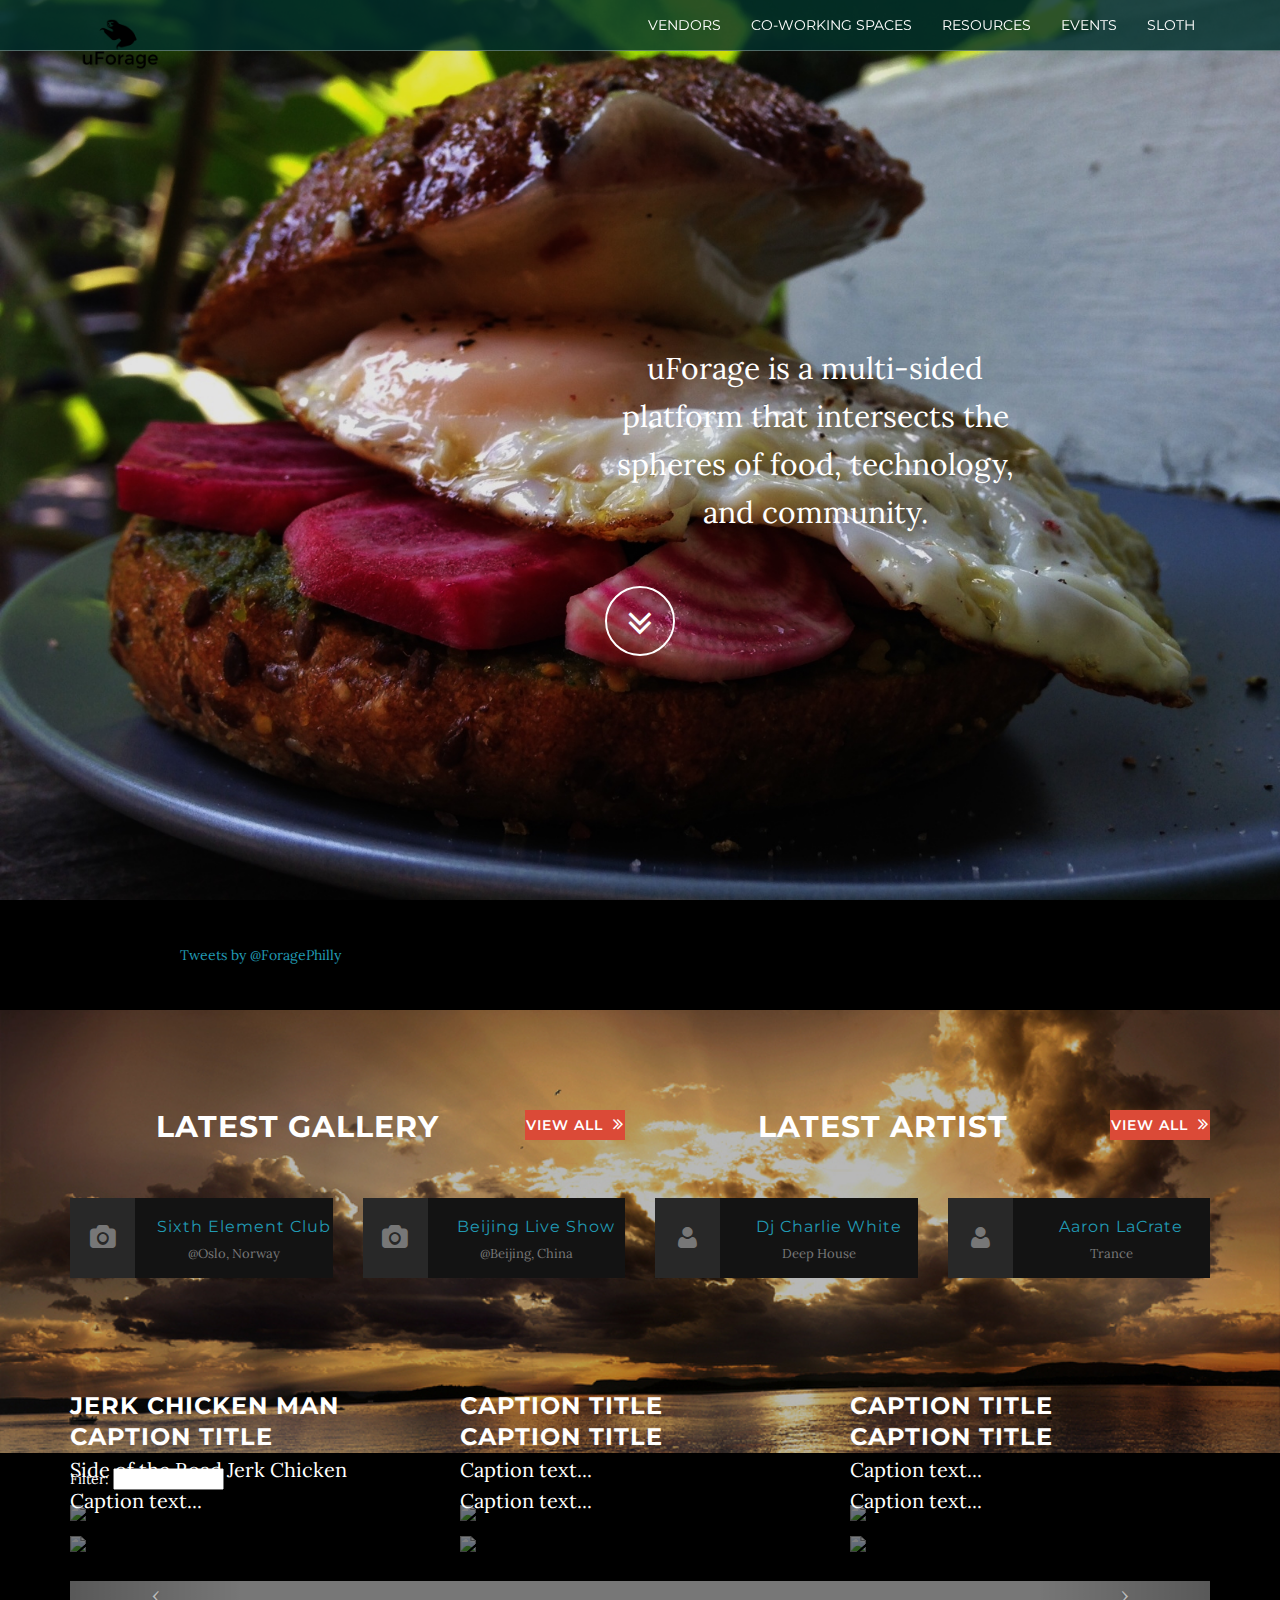
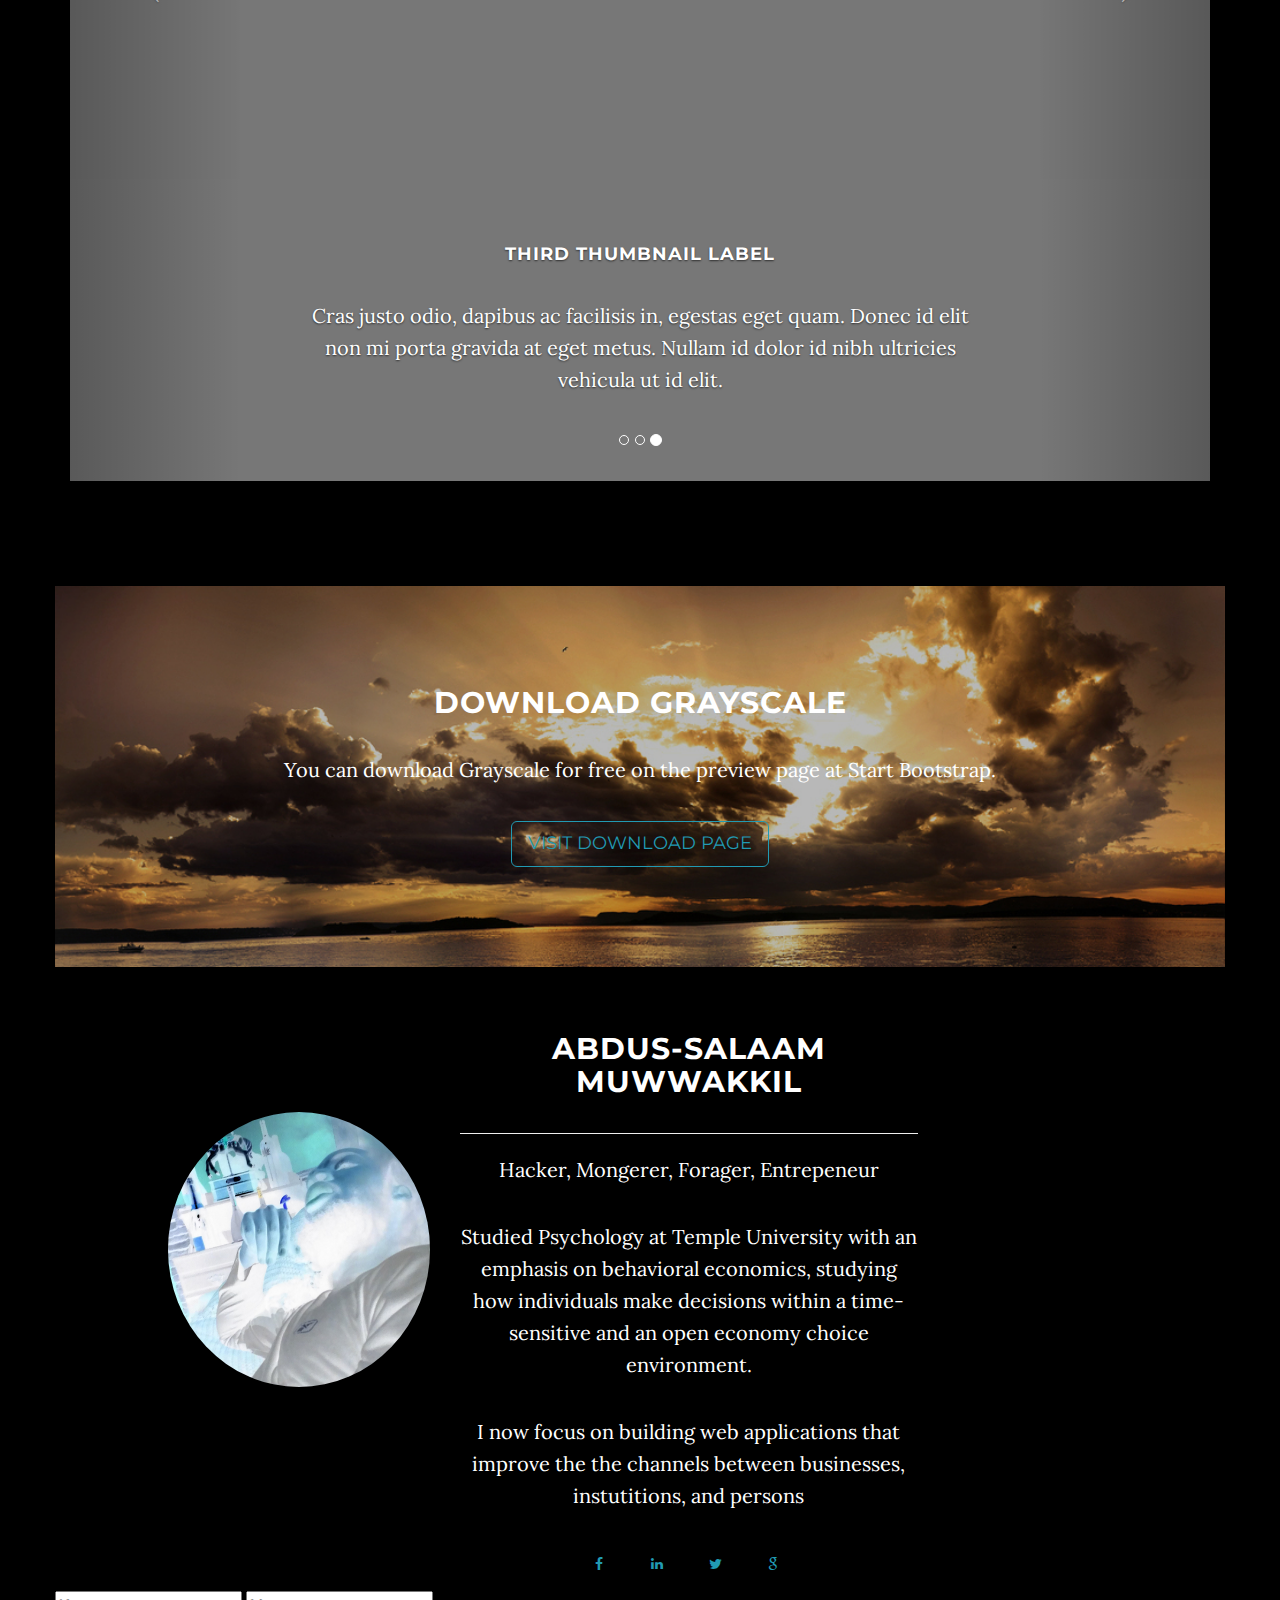
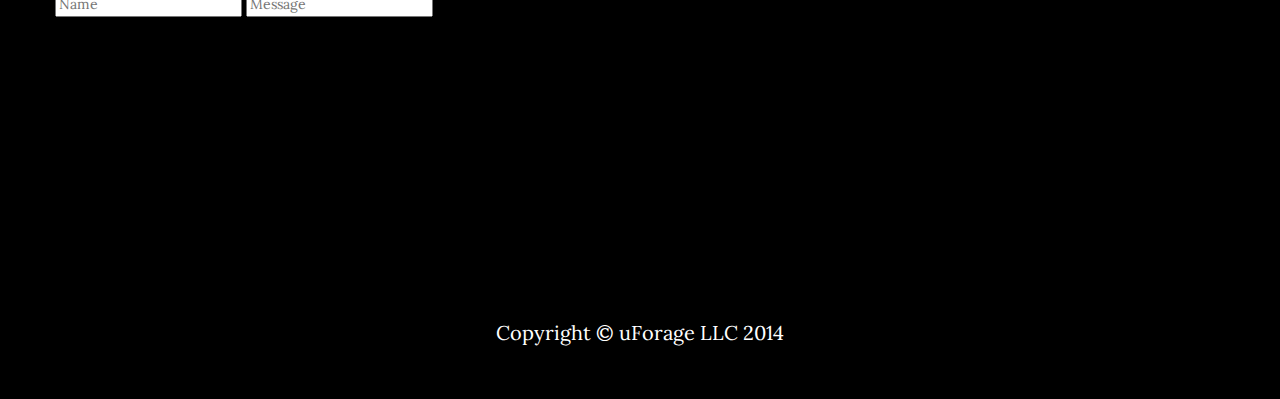
==== commit 6cad0618: "added more photos" ====
--- a/index.html
+++ b/index.html
@@ -98,41 +98,6 @@
     <section id="vendors" class="container content-section text-center">
         <div class="container-fluid">
             <div class="row">
-
-                <!-- PORTFOLIO IMAGE 1 -->
-                <div class="col-md-4 ">
-                    <div class="grid mask">
-                        <figure>
-                            <img class="img-responsive" src="img/mtairyfestival.jpg" alt="">
-                            <figcaption>
-                                <h5>DASHBOARD</h5>
-                                <a data-toggle="modal" href="#myModal" class="btn btn-primary btn-lg">Take a Look</a>
-                            </figcaption>
-                            <!-- /figcaption -->
-                        </figure>
-                        <!-- /figure -->
-                    </div>
-                    <!-- /grid-mask -->
-                </div>
-                <!-- /col -->
-
-                <!-- PORTFOLIO IMAGE 2 -->
-                <div class="col-md-4">
-                    <div class="grid mask">
-                        <figure>
-                            <img class="img-responsive" src="assets/img/portfolio/folio02.jpg" alt="">
-                            <figcaption>
-                                <h5>UI DESIGN</h5>
-                                <a data-toggle="modal" href="#myModal" class="btn btn-primary btn-lg">Take a Look</a>
-                            </figcaption>
-                            <!-- /figcaption -->
-                        </figure>
-                        <!-- /figure -->
-                    </div>
-                    <!-- /grid-mask -->
-                </div>
-                <!-- /col -->
-
                 <!-- Twitter Embed -->
                 <div class="col-md-4">
                     <a class="twitter-timeline" href="https://twitter.com/ForagePhilly" data-widget-id="462270929184100352">Tweets by @ForagePhilly</a>
@@ -465,6 +430,29 @@
                 </container>
             </section>
 
+            <div id='messagesDiv'></div>
+    <input type='text' id='nameInput' placeholder='Name'>
+    <input type='text' id='messageInput' placeholder='Message'>
+    <script>
+      var myDataRef = new Firebase('https://ghf7om6x5de.firebaseio-demo.com/');
+      $('#messageInput').keypress(function (e) {
+        if (e.keyCode == 13) {
+          var name = $('#nameInput').val();
+          var text = $('#messageInput').val();
+          myDataRef.push({name: name, text: text});
+          $('#messageInput').val('');
+        }
+      });
+      myDataRef.on('child_added', function(snapshot) {
+        var message = snapshot.val();
+        displayChatMessage(message.name, message.text);
+      });
+      function displayChatMessage(name, text) {
+        $('<div/>').text(text).prepend($('<em/>').text(name+': ')).appendTo($('#messagesDiv'));
+        $('#messagesDiv')[0].scrollTop = $('#messagesDiv')[0].scrollHeight;
+      };
+    </script>
+
             <!-- Map Section -->
             <iframe id="forecast_embed" type="text/html" frameborder="0" height="245" width="100%" src="http://forecast.io/embed/#lat=39.954781&lon=-75.183515&name=Philadelphia&color=#6C2DC7"> </iframe>
 
@@ -474,7 +462,7 @@
                     <p>Copyright &copy; uForage LLC 2014</p>
                 </div>
             </footer>
-
+        
             <!-- jQuery Version 1.11.0 -->
             <script src="js/jquery-1.11.0.js"></script>
 
@@ -484,6 +472,10 @@
             <!-- Plugin JavaScript -->
             <script src="js/jquery.easing.min.js"></script>
 
+            <!-- Firebase JS -->
+            <script src='https://cdn.firebase.com/js/client/2.0.4/firebase.js'></script>
+             <script src='https://ajax.googleapis.com/ajax/libs/jquery/1.11.1/jquery.min.js'></script>
+
             <!-- Google Maps API Key - Use your own API key to enable the map feature. More information on the Google Maps API can be found at https://developers.google.com/maps/ -->
             <script type="text/javascript" src="https://maps.googleapis.com/maps/api/js?key=AIzaSyCRngKslUGJTlibkQ3FkfTxj3Xss1UlZDA&sensor=false"></script>
 
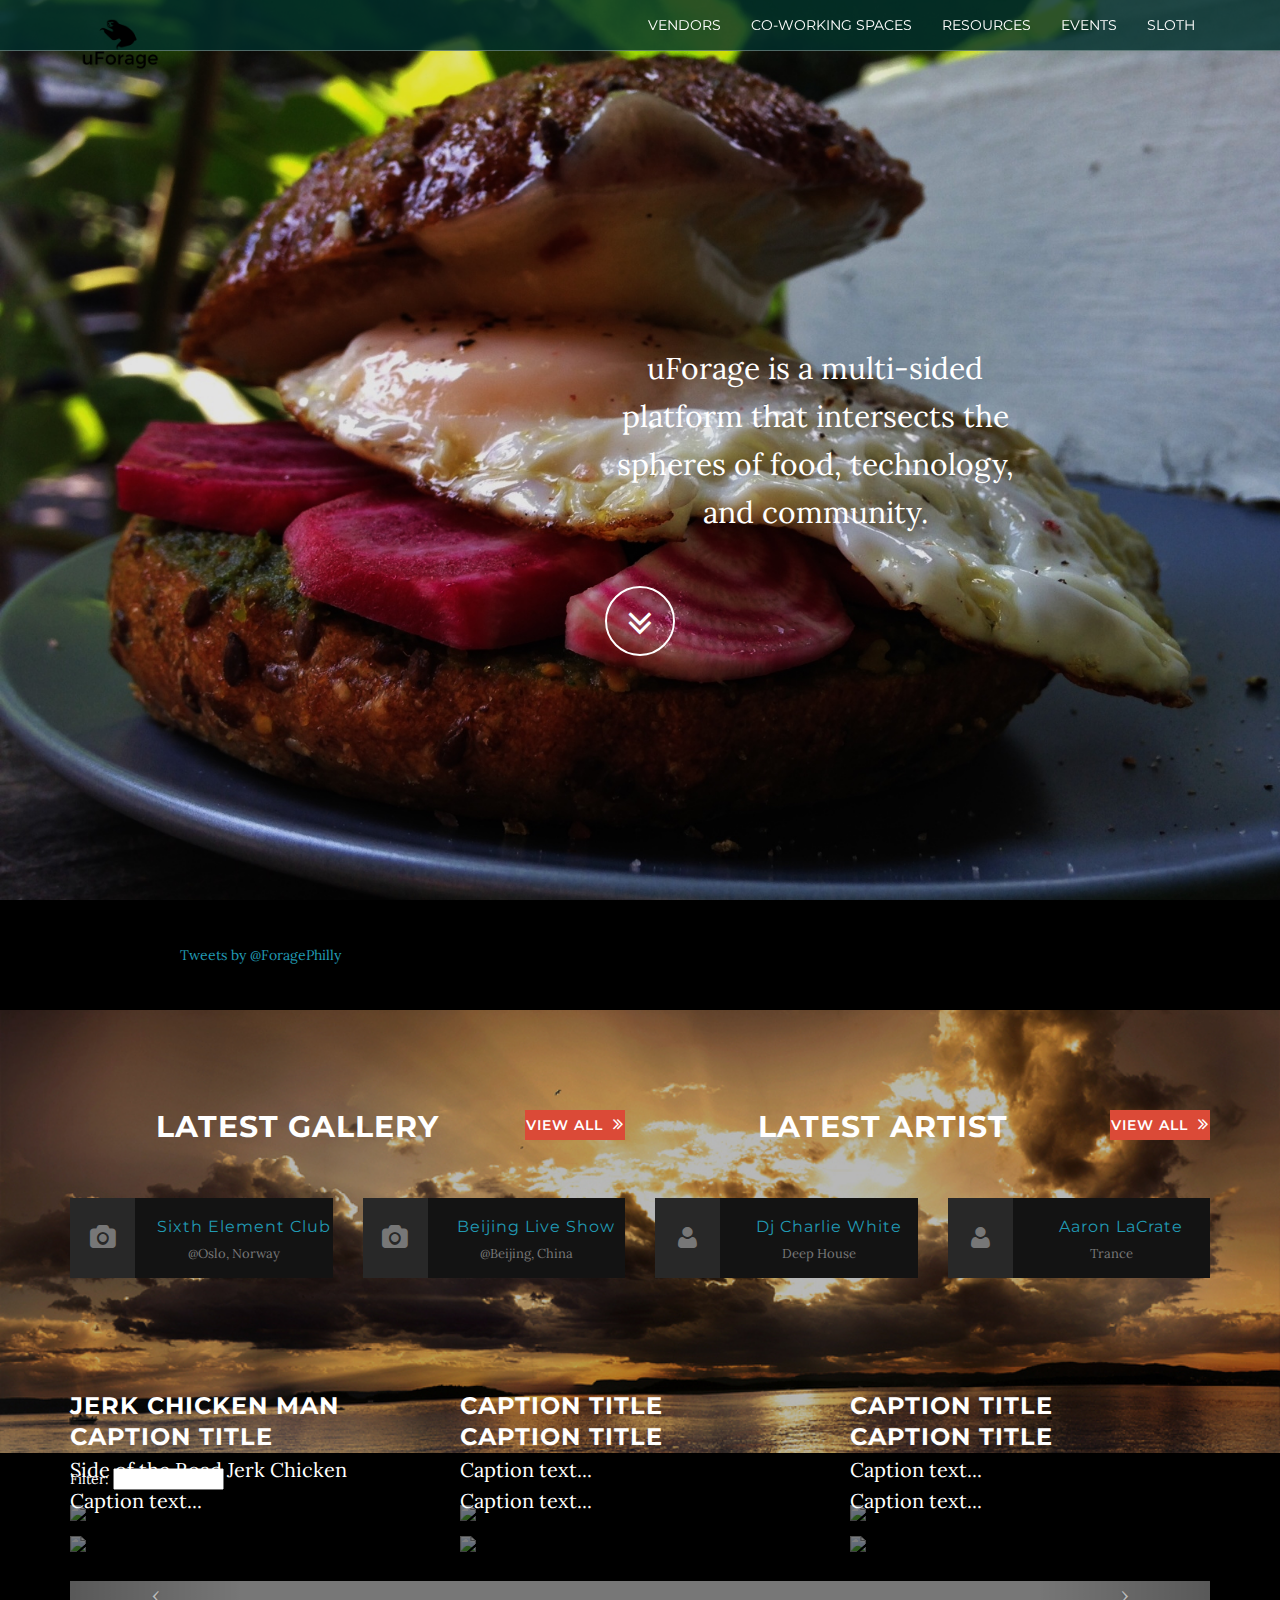
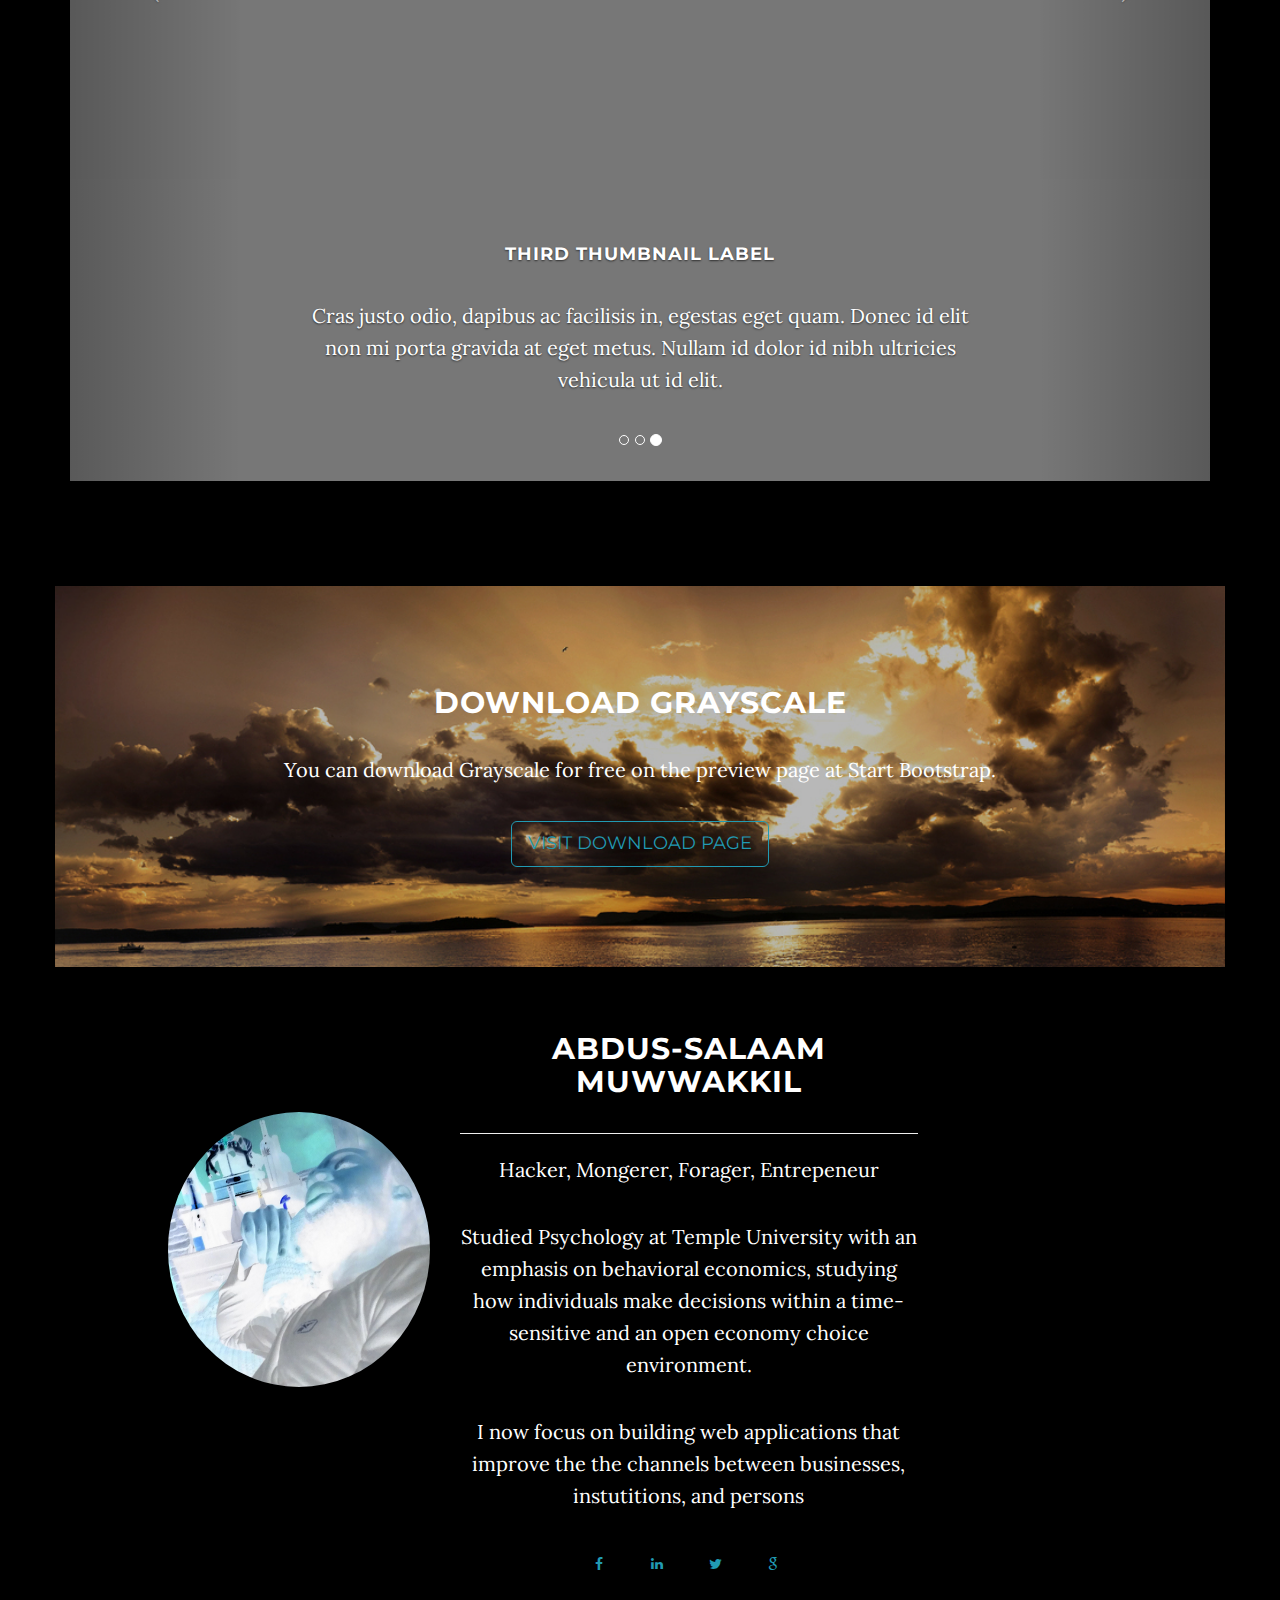
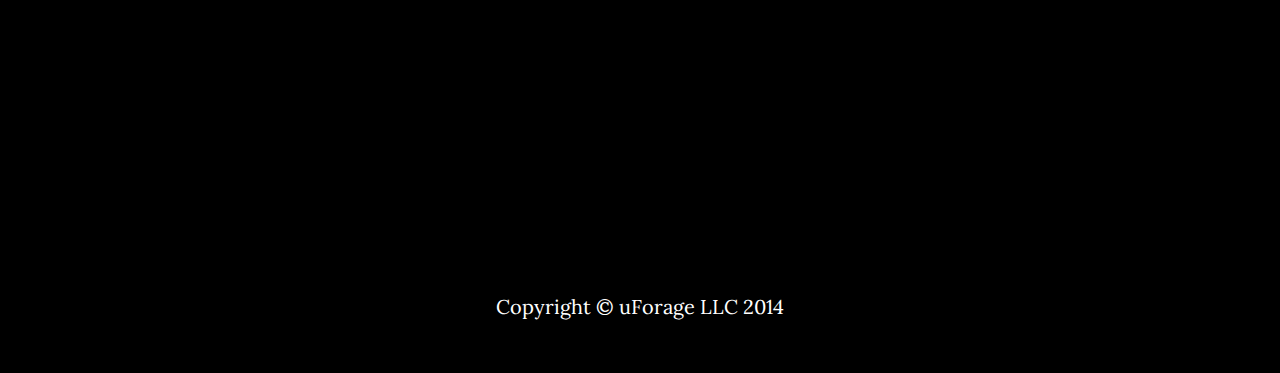
==== commit 550474cb: "removed firebase ref" ====
--- a/index.html
+++ b/index.html
@@ -430,29 +430,6 @@
                 </container>
             </section>
 
-            <div id='messagesDiv'></div>
-    <input type='text' id='nameInput' placeholder='Name'>
-    <input type='text' id='messageInput' placeholder='Message'>
-    <script>
-      var myDataRef = new Firebase('https://ghf7om6x5de.firebaseio-demo.com/');
-      $('#messageInput').keypress(function (e) {
-        if (e.keyCode == 13) {
-          var name = $('#nameInput').val();
-          var text = $('#messageInput').val();
-          myDataRef.push({name: name, text: text});
-          $('#messageInput').val('');
-        }
-      });
-      myDataRef.on('child_added', function(snapshot) {
-        var message = snapshot.val();
-        displayChatMessage(message.name, message.text);
-      });
-      function displayChatMessage(name, text) {
-        $('<div/>').text(text).prepend($('<em/>').text(name+': ')).appendTo($('#messagesDiv'));
-        $('#messagesDiv')[0].scrollTop = $('#messagesDiv')[0].scrollHeight;
-      };
-    </script>
-
             <!-- Map Section -->
             <iframe id="forecast_embed" type="text/html" frameborder="0" height="245" width="100%" src="http://forecast.io/embed/#lat=39.954781&lon=-75.183515&name=Philadelphia&color=#6C2DC7"> </iframe>
 
@@ -472,8 +449,6 @@
             <!-- Plugin JavaScript -->
             <script src="js/jquery.easing.min.js"></script>
 
-            <!-- Firebase JS -->
-            <script src='https://cdn.firebase.com/js/client/2.0.4/firebase.js'></script>
              <script src='https://ajax.googleapis.com/ajax/libs/jquery/1.11.1/jquery.min.js'></script>
 
             <!-- Google Maps API Key - Use your own API key to enable the map feature. More information on the Google Maps API can be found at https://developers.google.com/maps/ -->
